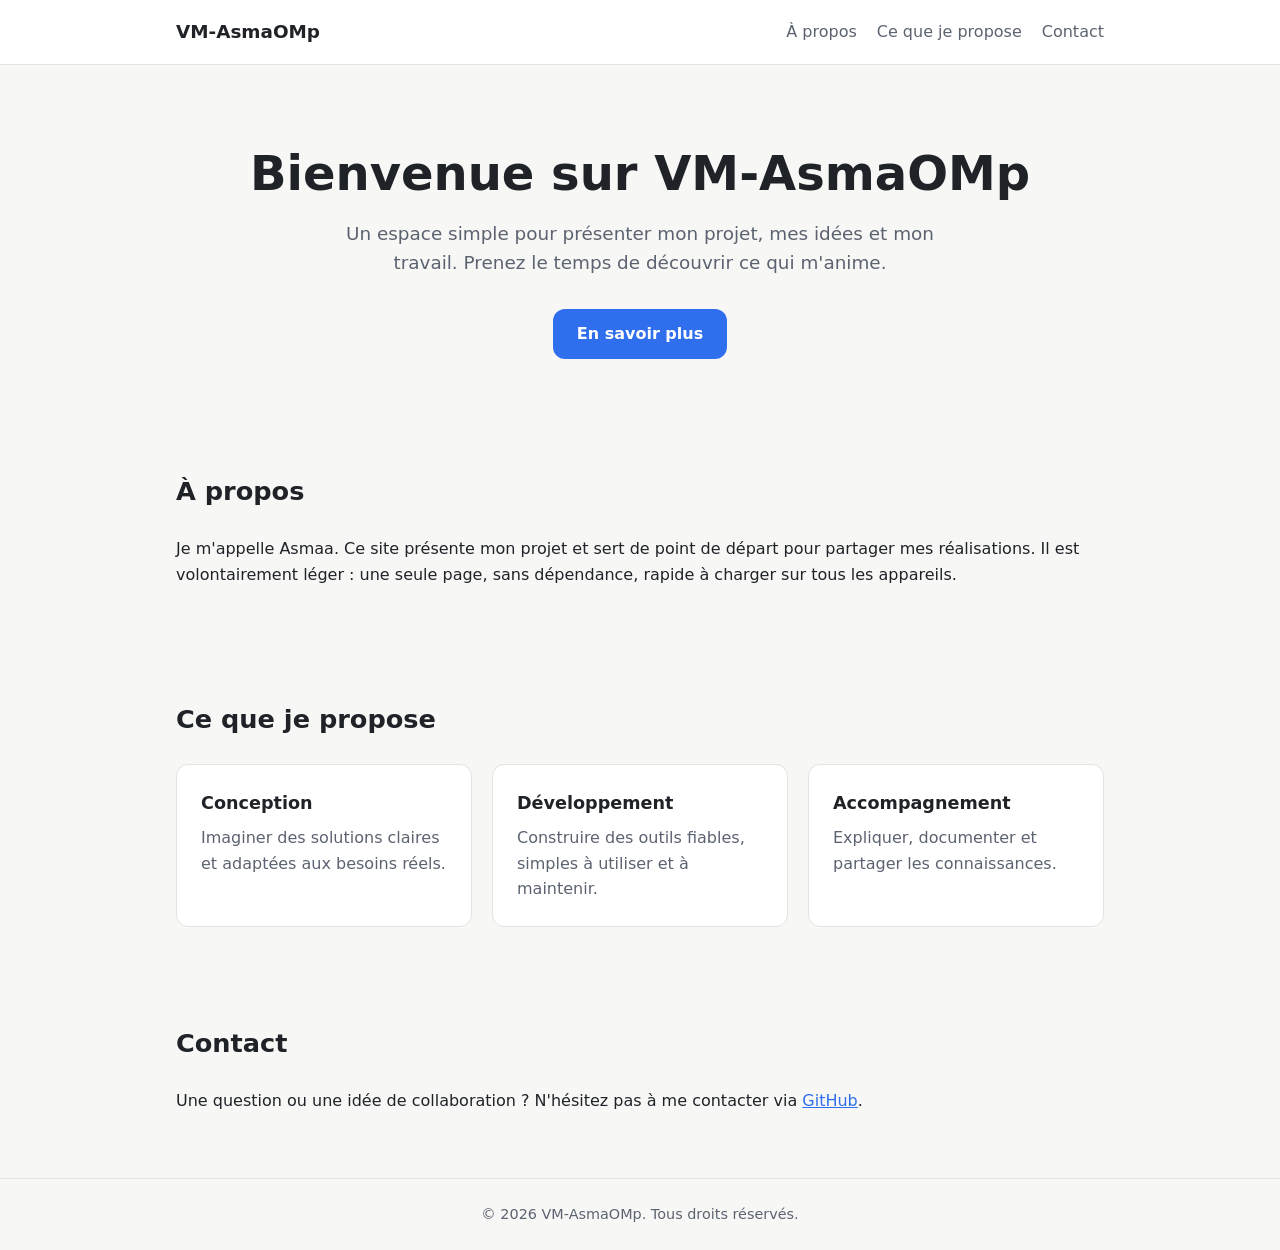
==== index.html @ c90d7ae6 "Ajoute une page d'accueil statique en français (index.html) Co-Authored-By: Claude Opus 5.5 <noreply" ====
<!doctype html>
<html lang="fr">
<head>
  <meta charset="utf-8">
  <meta name="viewport" content="width=device-width, initial-scale=1">
  <title>VM-AsmaOMp — Accueil</title>
  <meta name="description" content="Page d'accueil de présentation du projet VM-AsmaOMp.">
  <style>
    :root {
      --bg: #f7f7f5;
      --surface: #ffffff;
      --text: #1f2328;
      --muted: #5c6370;
      --accent: #2f6fed;
      --accent-text: #ffffff;
      --border: #e3e3df;
      --radius: 12px;
      --max: 960px;
    }
    @media (prefers-color-scheme: dark) {
      :root {
        --bg: #14161a;
        --surface: #1d2026;
        --text: #e8e9eb;
        --muted: #a0a6b0;
        --accent: #6b9bff;
        --accent-text: #0d1117;
        --border: #2c3038;
      }
    }

    * { box-sizing: border-box; }

    body {
      margin: 0;
      font-family: system-ui, -apple-system, "Segoe UI", Roboto, sans-serif;
      line-height: 1.6;
      background: var(--bg);
      color: var(--text);
    }

    a { color: var(--accent); }

    .container {
      max-width: var(--max);
      margin: 0 auto;
      padding: 0 16px;
    }

    header {
      border-bottom: 1px solid var(--border);
      background: var(--surface);
    }
    header .container {
      display: flex;
      align-items: center;
      justify-content: space-between;
      gap: 16px;
      min-height: 64px;
      flex-wrap: wrap;
    }
    .logo {
      font-weight: 700;
      font-size: 1.15rem;
      text-decoration: none;
      color: var(--text);
    }
    nav ul {
      list-style: none;
      display: flex;
      gap: 20px;
      margin: 0;
      padding: 0;
    }
    nav a {
      text-decoration: none;
      color: var(--muted);
    }
    nav a:hover { color: var(--text); }

    .hero {
      padding: 80px 0 64px;
      text-align: center;
    }
    .hero h1 {
      font-size: clamp(2rem, 5vw, 3rem);
      line-height: 1.2;
      margin: 0 0 16px;
    }
    .hero p {
      font-size: 1.15rem;
      color: var(--muted);
      max-width: 620px;
      margin: 0 auto 32px;
    }
    .btn {
      display: inline-block;
      padding: 12px 24px;
      border-radius: var(--radius);
      background: var(--accent);
      color: var(--accent-text);
      text-decoration: none;
      font-weight: 600;
    }
    .btn:hover { opacity: 0.9; }

    section { padding: 48px 0; }
    section h2 {
      font-size: 1.6rem;
      margin: 0 0 24px;
    }

    .grid {
      display: grid;
      grid-template-columns: repeat(auto-fit, minmax(240px, 1fr));
      gap: 20px;
    }
    .card {
      background: var(--surface);
      border: 1px solid var(--border);
      border-radius: var(--radius);
      padding: 24px;
    }
    .card h3 { margin: 0 0 8px; font-size: 1.1rem; }
    .card p { margin: 0; color: var(--muted); }

    footer {
      border-top: 1px solid var(--border);
      padding: 24px 0;
      color: var(--muted);
      font-size: 0.9rem;
      text-align: center;
    }
  </style>
</head>
<body>
  <header>
    <div class="container">
      <a class="logo" href="#">VM-AsmaOMp</a>
      <nav aria-label="Navigation principale">
        <ul>
          <li><a href="#a-propos">À propos</a></li>
          <li><a href="#services">Ce que je propose</a></li>
          <li><a href="#contact">Contact</a></li>
        </ul>
      </nav>
    </div>
  </header>

  <main>
    <section class="hero">
      <div class="container">
        <h1>Bienvenue sur VM-AsmaOMp</h1>
        <p>Un espace simple pour présenter mon projet, mes idées et mon travail. Prenez le temps de découvrir ce qui m'anime.</p>
        <a class="btn" href="#a-propos">En savoir plus</a>
      </div>
    </section>

    <section id="a-propos">
      <div class="container">
        <h2>À propos</h2>
        <p>Je m'appelle Asmaa. Ce site présente mon projet et sert de point de départ pour partager mes réalisations. Il est volontairement léger : une seule page, sans dépendance, rapide à charger sur tous les appareils.</p>
      </div>
    </section>

    <section id="services">
      <div class="container">
        <h2>Ce que je propose</h2>
        <div class="grid">
          <article class="card">
            <h3>Conception</h3>
            <p>Imaginer des solutions claires et adaptées aux besoins réels.</p>
          </article>
          <article class="card">
            <h3>Développement</h3>
            <p>Construire des outils fiables, simples à utiliser et à maintenir.</p>
          </article>
          <article class="card">
            <h3>Accompagnement</h3>
            <p>Expliquer, documenter et partager les connaissances.</p>
          </article>
        </div>
      </div>
    </section>

    <section id="contact">
      <div class="container">
        <h2>Contact</h2>
        <p>Une question ou une idée de collaboration ? N'hésitez pas à me contacter via <a href="https://github.com/asmaaelbarhmi">GitHub</a>.</p>
      </div>
    </section>
  </main>

  <footer>
    <div class="container">
      &copy; 2026 VM-AsmaOMp. Tous droits réservés.
    </div>
  </footer>
</body>
</html>
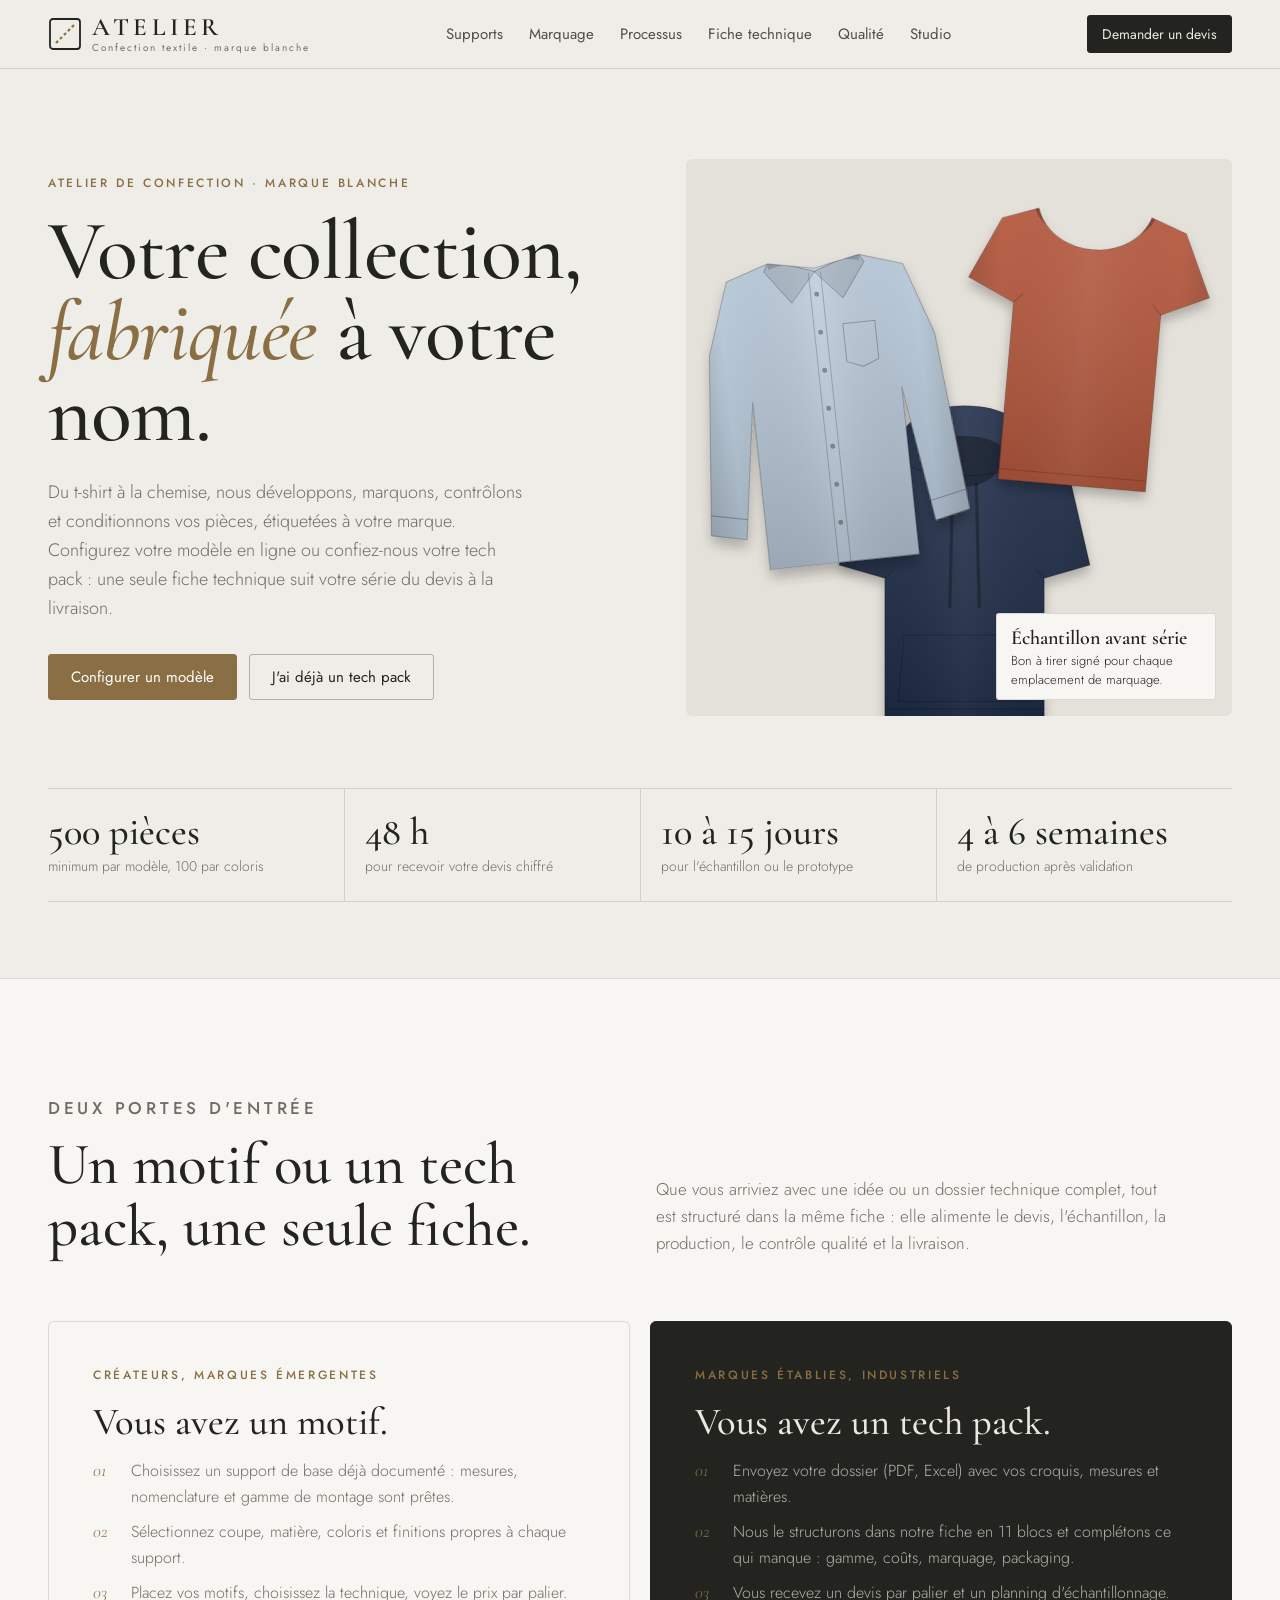
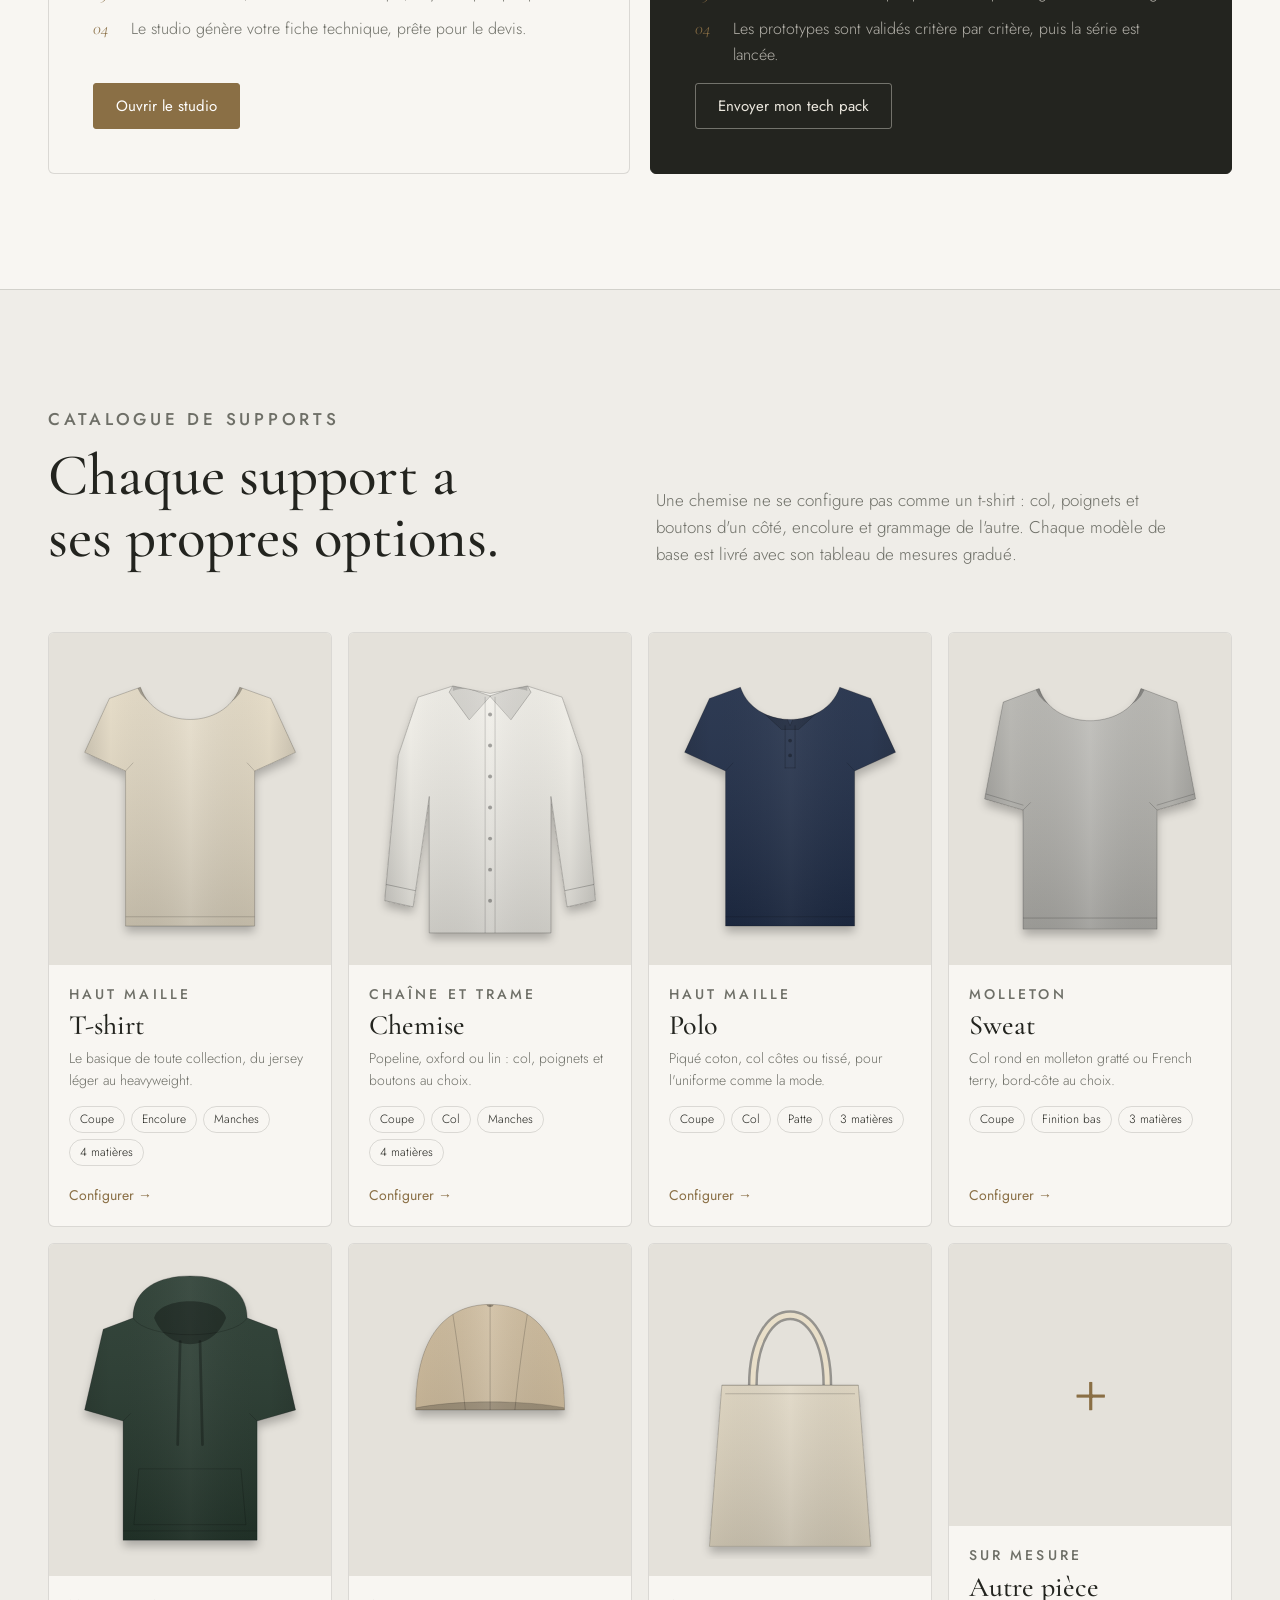
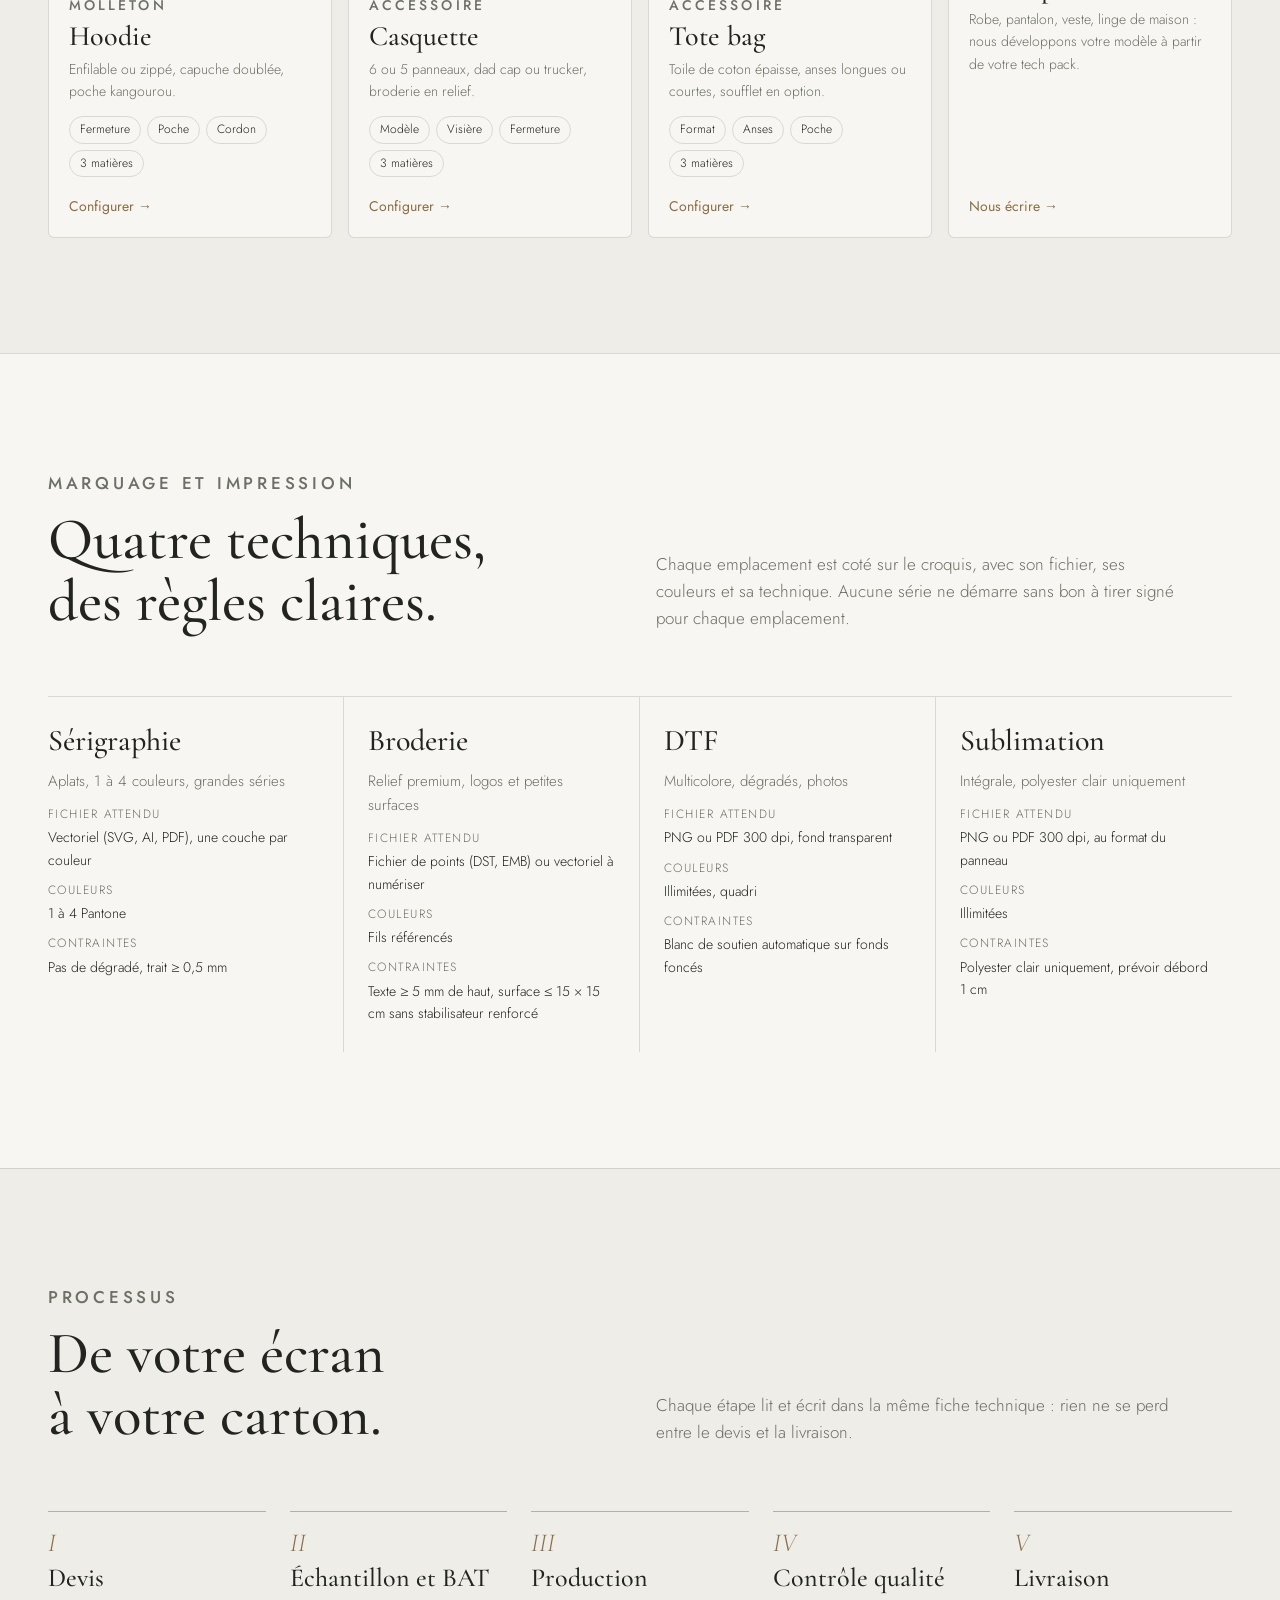
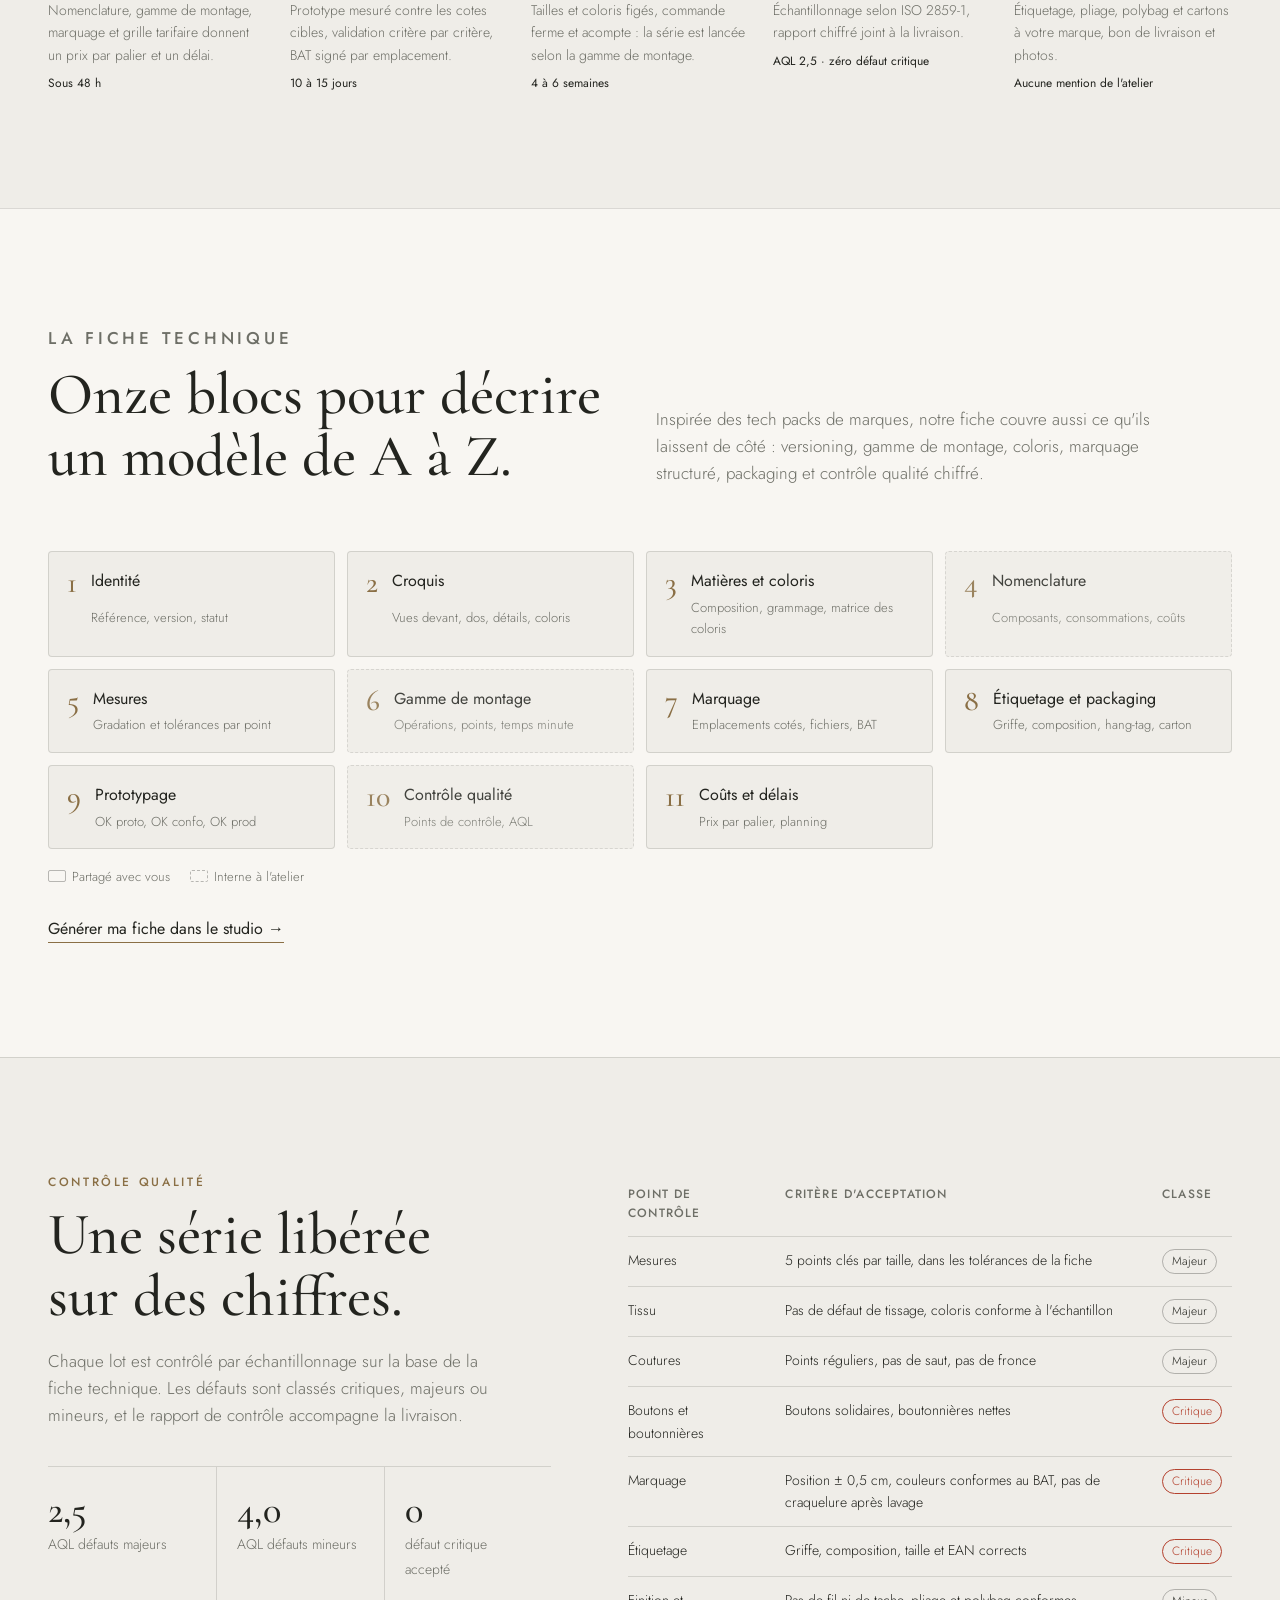
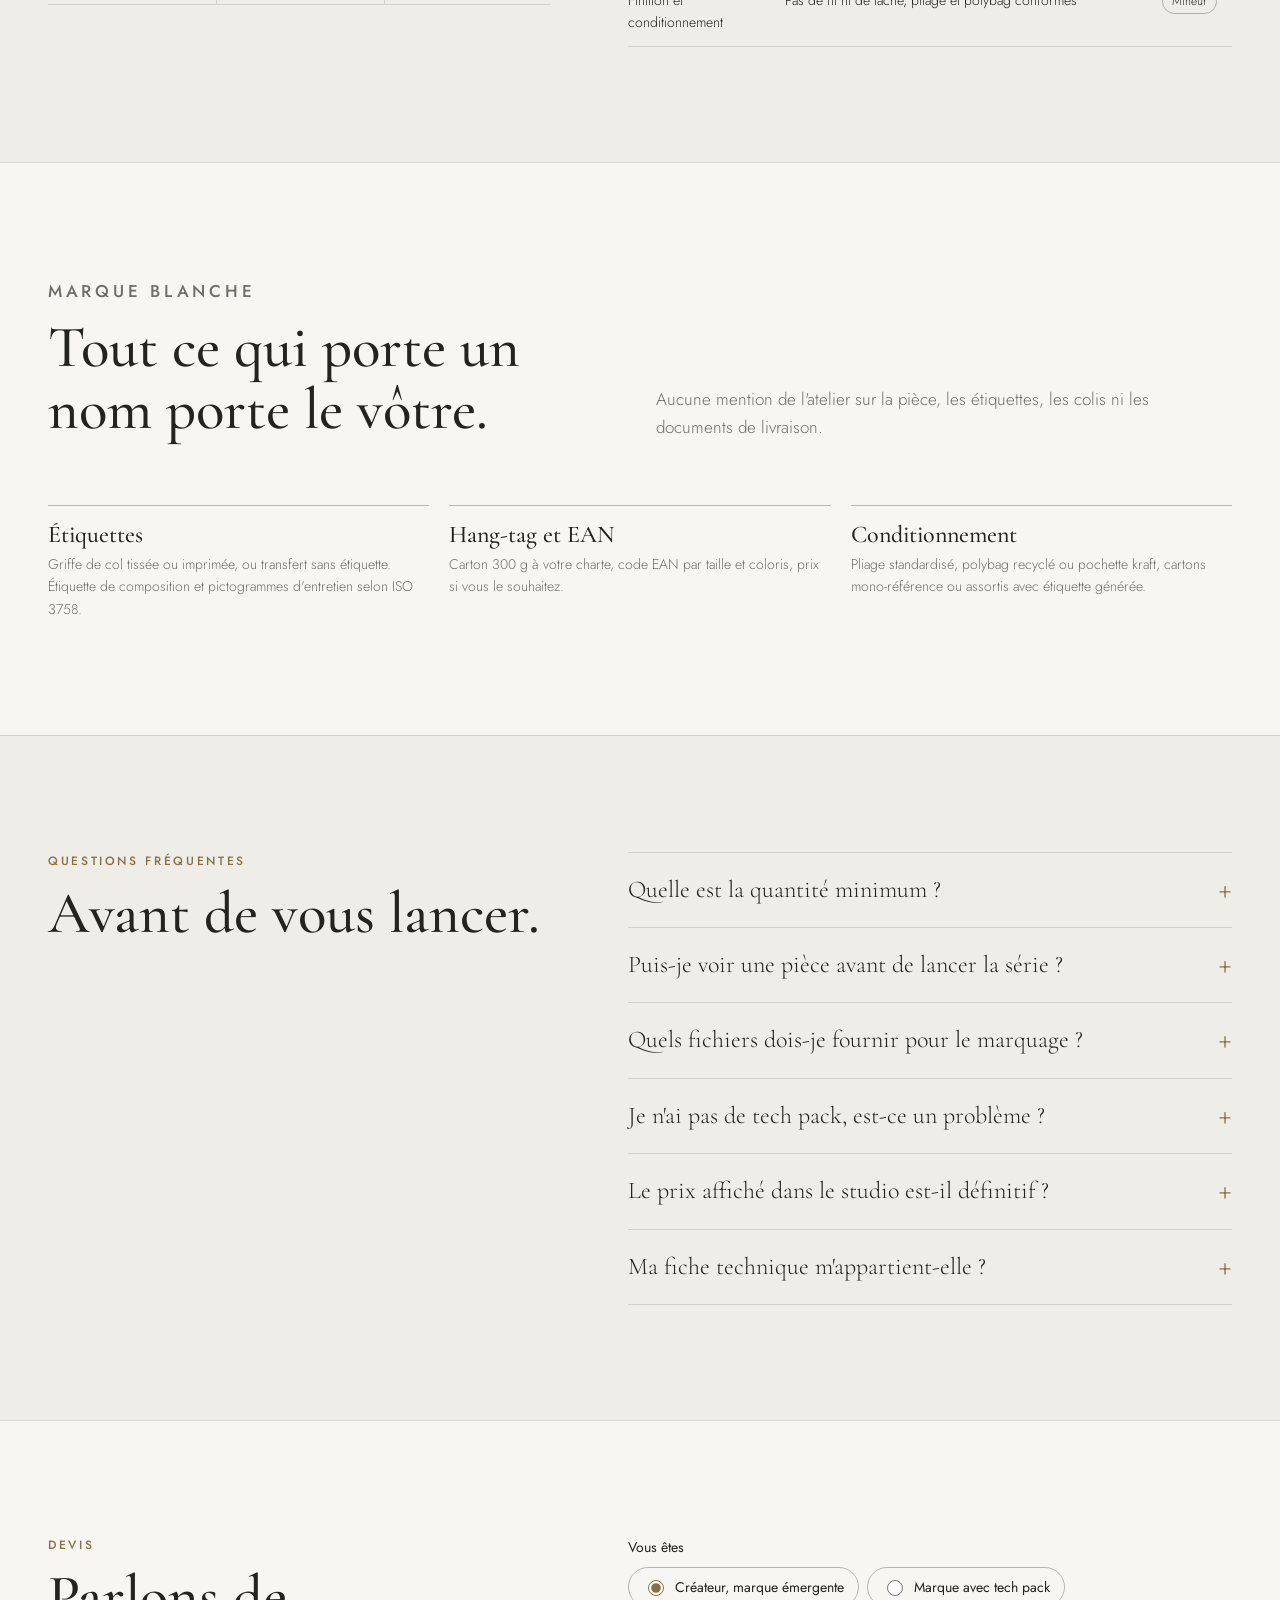
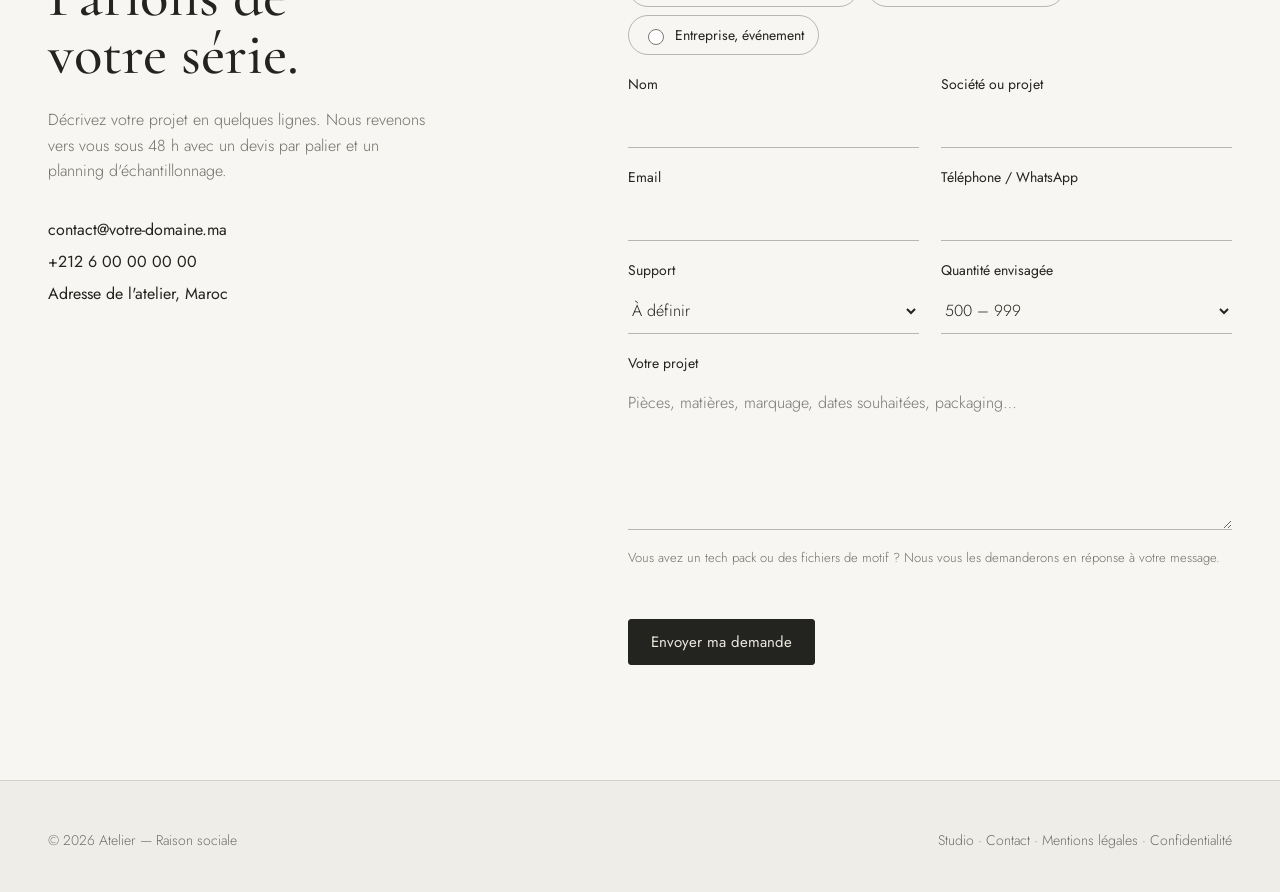
==== commit 7b3e119d: "Site V1 : accueil, studio configurateur par support et fiche technique générée Co-Authored-By: Claud" ====
--- a/index.html
+++ b/index.html
@@ -1,200 +1,299 @@
 <!doctype html>
 <html lang="fr">
 <head>
-  <meta charset="utf-8">
-  <meta name="viewport" content="width=device-width, initial-scale=1">
-  <title>VM-AsmaOMp — Accueil</title>
-  <meta name="description" content="Page d'accueil de présentation du projet VM-AsmaOMp.">
-  <style>
-    :root {
-      --bg: #f7f7f5;
-      --surface: #ffffff;
-      --text: #1f2328;
-      --muted: #5c6370;
-      --accent: #2f6fed;
-      --accent-text: #ffffff;
-      --border: #e3e3df;
-      --radius: 12px;
-      --max: 960px;
-    }
-    @media (prefers-color-scheme: dark) {
-      :root {
-        --bg: #14161a;
-        --surface: #1d2026;
-        --text: #e8e9eb;
-        --muted: #a0a6b0;
-        --accent: #6b9bff;
-        --accent-text: #0d1117;
-        --border: #2c3038;
-      }
-    }
-
-    * { box-sizing: border-box; }
-
-    body {
-      margin: 0;
-      font-family: system-ui, -apple-system, "Segoe UI", Roboto, sans-serif;
-      line-height: 1.6;
-      background: var(--bg);
-      color: var(--text);
-    }
-
-    a { color: var(--accent); }
-
-    .container {
-      max-width: var(--max);
-      margin: 0 auto;
-      padding: 0 16px;
-    }
-
-    header {
-      border-bottom: 1px solid var(--border);
-      background: var(--surface);
-    }
-    header .container {
-      display: flex;
-      align-items: center;
-      justify-content: space-between;
-      gap: 16px;
-      min-height: 64px;
-      flex-wrap: wrap;
-    }
-    .logo {
-      font-weight: 700;
-      font-size: 1.15rem;
-      text-decoration: none;
-      color: var(--text);
-    }
-    nav ul {
-      list-style: none;
-      display: flex;
-      gap: 20px;
-      margin: 0;
-      padding: 0;
-    }
-    nav a {
-      text-decoration: none;
-      color: var(--muted);
-    }
-    nav a:hover { color: var(--text); }
-
-    .hero {
-      padding: 80px 0 64px;
-      text-align: center;
-    }
-    .hero h1 {
-      font-size: clamp(2rem, 5vw, 3rem);
-      line-height: 1.2;
-      margin: 0 0 16px;
-    }
-    .hero p {
-      font-size: 1.15rem;
-      color: var(--muted);
-      max-width: 620px;
-      margin: 0 auto 32px;
-    }
-    .btn {
-      display: inline-block;
-      padding: 12px 24px;
-      border-radius: var(--radius);
-      background: var(--accent);
-      color: var(--accent-text);
-      text-decoration: none;
-      font-weight: 600;
-    }
-    .btn:hover { opacity: 0.9; }
-
-    section { padding: 48px 0; }
-    section h2 {
-      font-size: 1.6rem;
-      margin: 0 0 24px;
-    }
-
-    .grid {
-      display: grid;
-      grid-template-columns: repeat(auto-fit, minmax(240px, 1fr));
-      gap: 20px;
-    }
-    .card {
-      background: var(--surface);
-      border: 1px solid var(--border);
-      border-radius: var(--radius);
-      padding: 24px;
-    }
-    .card h3 { margin: 0 0 8px; font-size: 1.1rem; }
-    .card p { margin: 0; color: var(--muted); }
-
-    footer {
-      border-top: 1px solid var(--border);
-      padding: 24px 0;
-      color: var(--muted);
-      font-size: 0.9rem;
-      text-align: center;
-    }
-  </style>
+<meta charset="utf-8">
+<meta name="viewport" content="width=device-width, initial-scale=1, viewport-fit=cover">
+<title>{brand} — Fabrication textile en marque blanche</title>
+<meta name="description" content="Atelier de confection textile en marque blanche : t-shirts, chemises, polos, sweats, hoodies, casquettes et tote bags fabriqués et étiquetés à votre marque, à partir de 500 pièces.">
+<meta name="theme-color" content="#EFEDE8">
+<link rel="icon" href="data:image/svg+xml,%3Csvg xmlns='http://www.w3.org/2000/svg' viewBox='0 0 32 32'%3E%3Crect x='3' y='3' width='26' height='26' rx='3' fill='%2323241F'/%3E%3Cpath d='M8 24 24 8' stroke='%23B89A6A' stroke-width='2.4' stroke-dasharray='3 2.4'/%3E%3C/svg%3E">
+<link rel="preconnect" href="https://fonts.googleapis.com">
+<link rel="preconnect" href="https://fonts.gstatic.com" crossorigin>
+<link rel="stylesheet" href="https://fonts.googleapis.com/css2?family=Cormorant+Garamond:ital,wght@0,500;0,600;1,500&family=Jost:wght@300;400;500&display=swap">
+<link rel="stylesheet" href="assets/site.css">
 </head>
 <body>
-  <header>
-    <div class="container">
-      <a class="logo" href="#">VM-AsmaOMp</a>
-      <nav aria-label="Navigation principale">
-        <ul>
-          <li><a href="#a-propos">À propos</a></li>
-          <li><a href="#services">Ce que je propose</a></li>
-          <li><a href="#contact">Contact</a></li>
-        </ul>
-      </nav>
-    </div>
-  </header>
-
-  <main>
-    <section class="hero">
-      <div class="container">
-        <h1>Bienvenue sur VM-AsmaOMp</h1>
-        <p>Un espace simple pour présenter mon projet, mes idées et mon travail. Prenez le temps de découvrir ce qui m'anime.</p>
-        <a class="btn" href="#a-propos">En savoir plus</a>
-      </div>
-    </section>
-
-    <section id="a-propos">
-      <div class="container">
-        <h2>À propos</h2>
-        <p>Je m'appelle Asmaa. Ce site présente mon projet et sert de point de départ pour partager mes réalisations. Il est volontairement léger : une seule page, sans dépendance, rapide à charger sur tous les appareils.</p>
-      </div>
-    </section>
-
-    <section id="services">
-      <div class="container">
-        <h2>Ce que je propose</h2>
-        <div class="grid">
-          <article class="card">
-            <h3>Conception</h3>
-            <p>Imaginer des solutions claires et adaptées aux besoins réels.</p>
-          </article>
-          <article class="card">
-            <h3>Développement</h3>
-            <p>Construire des outils fiables, simples à utiliser et à maintenir.</p>
-          </article>
-          <article class="card">
-            <h3>Accompagnement</h3>
-            <p>Expliquer, documenter et partager les connaissances.</p>
-          </article>
+<a class="skip" href="#main">Aller au contenu</a>
+
+<header class="nav">
+  <div class="wrap">
+    <a class="logo" href="index.html" aria-label="Accueil">
+      <svg class="mark" viewBox="0 0 34 34" aria-hidden="true"><rect x="2" y="2" width="30" height="30" rx="3" fill="none" stroke="currentColor" stroke-width="1.8"/><path d="M8 26 26 8" stroke="var(--accent)" stroke-width="2.2" stroke-dasharray="3 2.6"/></svg>
+      <span><span data-brand>Atelier</span><small data-tagline>Confection textile · marque blanche</small></span>
+    </a>
+    <nav class="menu" aria-label="Navigation principale">
+      <a href="#supports">Supports</a>
+      <a href="#techniques">Marquage</a>
+      <a href="#processus">Processus</a>
+      <a href="#fiche">Fiche technique</a>
+      <a href="#qualite">Qualité</a>
+      <a href="studio.html">Studio</a>
+    </nav>
+    <a class="btn sm solid" href="#devis">Demander un devis</a>
+  </div>
+</header>
+
+<main id="main">
+  <section class="hero">
+    <div class="wrap hero-grid">
+      <div>
+        <p class="eyebrow">Atelier de confection · Marque blanche</p>
+        <h1>Votre collection,<br><em>fabriquée</em> à votre nom.</h1>
+        <p class="lead">Du t-shirt à la chemise, nous développons, marquons, contrôlons et conditionnons vos pièces, étiquetées à votre marque. Configurez votre modèle en ligne ou confiez-nous votre tech pack : une seule fiche technique suit votre série du devis à la livraison.</p>
+        <div class="ctas">
+          <a class="btn accent" href="studio.html">Configurer un modèle</a>
+          <a class="btn" href="#devis" data-profile="techpack">J'ai déjà un tech pack</a>
         </div>
       </div>
-    </section>
-
-    <section id="contact">
-      <div class="container">
-        <h2>Contact</h2>
-        <p>Une question ou une idée de collaboration ? N'hésitez pas à me contacter via <a href="https://github.com/asmaaelbarhmi">GitHub</a>.</p>
-      </div>
-    </section>
-  </main>
-
-  <footer>
-    <div class="container">
-      &copy; 2026 VM-AsmaOMp. Tous droits réservés.
-    </div>
-  </footer>
+      <div class="hero-vis" id="heroVis" aria-hidden="true">
+        <div class="tag"><b>Échantillon avant série</b>Bon à tirer signé pour chaque emplacement de marquage.</div>
+      </div>
+    </div>
+    <div class="wrap">
+      <div class="facts">
+        <div><b><span data-moq>500</span> pièces</b><span>minimum par modèle, <span data-moq-color>100</span> par coloris</span></div>
+        <div><b data-delay="quote">48 h</b><span>pour recevoir votre devis chiffré</span></div>
+        <div><b data-delay="sample">10 à 15 jours</b><span>pour l'échantillon ou le prototype</span></div>
+        <div><b data-delay="series">4 à 6 semaines</b><span>de production après validation</span></div>
+      </div>
+    </div>
+  </section>
+
+  <section class="sec alt" id="entrees">
+    <div class="wrap">
+      <div class="sec-head">
+        <div><p class="eyebrow">Deux portes d'entrée</p><h2>Un motif ou un tech pack, une seule fiche.</h2></div>
+        <p>Que vous arriviez avec une idée ou un dossier technique complet, tout est structuré dans la même fiche : elle alimente le devis, l'échantillon, la production, le contrôle qualité et la livraison.</p>
+      </div>
+      <div class="doors">
+        <article class="door">
+          <p class="eyebrow">Créateurs, marques émergentes</p>
+          <h3>Vous avez un motif.</h3>
+          <ol>
+            <li>Choisissez un support de base déjà documenté : mesures, nomenclature et gamme de montage sont prêtes.</li>
+            <li>Sélectionnez coupe, matière, coloris et finitions propres à chaque support.</li>
+            <li>Placez vos motifs, choisissez la technique, voyez le prix par palier.</li>
+            <li>Le studio génère votre fiche technique, prête pour le devis.</li>
+          </ol>
+          <a class="btn accent" href="studio.html">Ouvrir le studio</a>
+        </article>
+        <article class="door dark">
+          <p class="eyebrow">Marques établies, industriels</p>
+          <h3>Vous avez un tech pack.</h3>
+          <ol>
+            <li>Envoyez votre dossier (PDF, Excel) avec vos croquis, mesures et matières.</li>
+            <li>Nous le structurons dans notre fiche en 11 blocs et complétons ce qui manque : gamme, coûts, marquage, packaging.</li>
+            <li>Vous recevez un devis par palier et un planning d'échantillonnage.</li>
+            <li>Les prototypes sont validés critère par critère, puis la série est lancée.</li>
+          </ol>
+          <a class="btn" href="#devis" data-profile="techpack">Envoyer mon tech pack</a>
+        </article>
+      </div>
+    </div>
+  </section>
+
+  <section class="sec" id="supports">
+    <div class="wrap">
+      <div class="sec-head">
+        <div><p class="eyebrow">Catalogue de supports</p><h2>Chaque support a ses propres options.</h2></div>
+        <p>Une chemise ne se configure pas comme un t-shirt : col, poignets et boutons d'un côté, encolure et grammage de l'autre. Chaque modèle de base est livré avec son tableau de mesures gradué.</p>
+      </div>
+      <div class="cat" id="cat"></div>
+    </div>
+  </section>
+
+  <section class="sec alt" id="techniques">
+    <div class="wrap">
+      <div class="sec-head">
+        <div><p class="eyebrow">Marquage et impression</p><h2>Quatre techniques, des règles claires.</h2></div>
+        <p>Chaque emplacement est coté sur le croquis, avec son fichier, ses couleurs et sa technique. Aucune série ne démarre sans bon à tirer signé pour chaque emplacement.</p>
+      </div>
+      <div class="techgrid" id="techs"></div>
+    </div>
+  </section>
+
+  <section class="sec" id="processus">
+    <div class="wrap">
+      <div class="sec-head">
+        <div><p class="eyebrow">Processus</p><h2>De votre écran à votre carton.</h2></div>
+        <p>Chaque étape lit et écrit dans la même fiche technique : rien ne se perd entre le devis et la livraison.</p>
+      </div>
+      <ol class="steps-line">
+        <li><h3>Devis</h3><p>Nomenclature, gamme de montage, marquage et grille tarifaire donnent un prix par palier et un délai.</p><small>Sous <span data-delay="quote">48 h</span></small></li>
+        <li><h3>Échantillon et BAT</h3><p>Prototype mesuré contre les cotes cibles, validation critère par critère, BAT signé par emplacement.</p><small><span data-delay="sample">10 à 15 jours</span></small></li>
+        <li><h3>Production</h3><p>Tailles et coloris figés, commande ferme et acompte : la série est lancée selon la gamme de montage.</p><small><span data-delay="series">4 à 6 semaines</span></small></li>
+        <li><h3>Contrôle qualité</h3><p>Échantillonnage selon ISO 2859-1, rapport chiffré joint à la livraison.</p><small>AQL 2,5 · zéro défaut critique</small></li>
+        <li><h3>Livraison</h3><p>Étiquetage, pliage, polybag et cartons à votre marque, bon de livraison et photos.</p><small>Aucune mention de l'atelier</small></li>
+      </ol>
+    </div>
+  </section>
+
+  <section class="sec alt" id="fiche">
+    <div class="wrap">
+      <div class="sec-head">
+        <div><p class="eyebrow">La fiche technique</p><h2>Onze blocs pour décrire un modèle de A à Z.</h2></div>
+        <p>Inspirée des tech packs de marques, notre fiche couvre aussi ce qu'ils laissent de côté : versioning, gamme de montage, coloris, marquage structuré, packaging et contrôle qualité chiffré.</p>
+      </div>
+      <div class="blocks">
+        <div class="blk"><b>1</b><span>Identité</span><small>Référence, version, statut</small></div>
+        <div class="blk"><b>2</b><span>Croquis</span><small>Vues devant, dos, détails, coloris</small></div>
+        <div class="blk"><b>3</b><span>Matières et coloris</span><small>Composition, grammage, matrice des coloris</small></div>
+        <div class="blk int"><b>4</b><span>Nomenclature</span><small>Composants, consommations, coûts</small></div>
+        <div class="blk"><b>5</b><span>Mesures</span><small>Gradation et tolérances par point</small></div>
+        <div class="blk int"><b>6</b><span>Gamme de montage</span><small>Opérations, points, temps minute</small></div>
+        <div class="blk"><b>7</b><span>Marquage</span><small>Emplacements cotés, fichiers, BAT</small></div>
+        <div class="blk"><b>8</b><span>Étiquetage et packaging</span><small>Griffe, composition, hang-tag, carton</small></div>
+        <div class="blk"><b>9</b><span>Prototypage</span><small>OK proto, OK confo, OK prod</small></div>
+        <div class="blk int"><b>10</b><span>Contrôle qualité</span><small>Points de contrôle, AQL</small></div>
+        <div class="blk"><b>11</b><span>Coûts et délais</span><small>Prix par palier, planning</small></div>
+      </div>
+      <div class="legend"><span><i></i>Partagé avec vous</span><span><i class="d"></i>Interne à l'atelier</span></div>
+      <p style="margin-top:28px"><a class="link" href="studio.html">Générer ma fiche dans le studio →</a></p>
+    </div>
+  </section>
+
+  <section class="sec" id="qualite">
+    <div class="wrap split">
+      <div>
+        <p class="eyebrow">Contrôle qualité</p>
+        <h2>Une série libérée sur des chiffres.</h2>
+        <p class="lead">Chaque lot est contrôlé par échantillonnage sur la base de la fiche technique. Les défauts sont classés critiques, majeurs ou mineurs, et le rapport de contrôle accompagne la livraison.</p>
+        <div class="facts" style="grid-template-columns:repeat(3,1fr);margin-top:36px">
+          <div><b>2,5</b><span>AQL défauts majeurs</span></div>
+          <div><b>4,0</b><span>AQL défauts mineurs</span></div>
+          <div><b>0</b><span>défaut critique accepté</span></div>
+        </div>
+      </div>
+      <div class="scroll">
+        <table class="tbl">
+          <thead><tr><th>Point de contrôle</th><th>Critère d'acceptation</th><th>Classe</th></tr></thead>
+          <tbody>
+            <tr><td>Mesures</td><td>5 points clés par taille, dans les tolérances de la fiche</td><td><span class="pill">Majeur</span></td></tr>
+            <tr><td>Tissu</td><td>Pas de défaut de tissage, coloris conforme à l'échantillon</td><td><span class="pill">Majeur</span></td></tr>
+            <tr><td>Coutures</td><td>Points réguliers, pas de saut, pas de fronce</td><td><span class="pill">Majeur</span></td></tr>
+            <tr><td>Boutons et boutonnières</td><td>Boutons solidaires, boutonnières nettes</td><td><span class="pill crit">Critique</span></td></tr>
+            <tr><td>Marquage</td><td>Position ± 0,5 cm, couleurs conformes au BAT, pas de craquelure après lavage</td><td><span class="pill crit">Critique</span></td></tr>
+            <tr><td>Étiquetage</td><td>Griffe, composition, taille et EAN corrects</td><td><span class="pill crit">Critique</span></td></tr>
+            <tr><td>Finition et conditionnement</td><td>Pas de fil ni de tache, pliage et polybag conformes</td><td><span class="pill">Mineur</span></td></tr>
+          </tbody>
+        </table>
+      </div>
+    </div>
+  </section>
+
+  <section class="sec alt" id="marque-blanche">
+    <div class="wrap">
+      <div class="sec-head">
+        <div><p class="eyebrow">Marque blanche</p><h2>Tout ce qui porte un nom porte le vôtre.</h2></div>
+        <p>Aucune mention de l'atelier sur la pièce, les étiquettes, les colis ni les documents de livraison.</p>
+      </div>
+      <div class="wl">
+        <div><h3>Étiquettes</h3><p>Griffe de col tissée ou imprimée, ou transfert sans étiquette. Étiquette de composition et pictogrammes d'entretien selon ISO 3758.</p></div>
+        <div><h3>Hang-tag et EAN</h3><p>Carton 300 g à votre charte, code EAN par taille et coloris, prix si vous le souhaitez.</p></div>
+        <div><h3>Conditionnement</h3><p>Pliage standardisé, polybag recyclé ou pochette kraft, cartons mono-référence ou assortis avec étiquette générée.</p></div>
+      </div>
+    </div>
+  </section>
+
+  <section class="sec" id="faq">
+    <div class="wrap split">
+      <div>
+        <p class="eyebrow">Questions fréquentes</p>
+        <h2>Avant de vous lancer.</h2>
+      </div>
+      <div class="faq">
+        <details><summary>Quelle est la quantité minimum ?</summary><p><span data-moq>500</span> pièces par modèle et <span data-moq-color>100</span> pièces par coloris. Les tarifs dégressifs s'appliquent à partir de 1 000, 2 500 et 5 000 pièces.</p></details>
+        <details><summary>Puis-je voir une pièce avant de lancer la série ?</summary><p>Oui, toujours. Un échantillon physique est réalisé en <span data-delay="sample">10 à 15 jours</span> après réception des fichiers et matières. Il est mesuré contre la fiche, validé critère par critère, et ses frais sont déduits de votre commande.</p></details>
+        <details><summary>Quels fichiers dois-je fournir pour le marquage ?</summary><p>Un fichier vectoriel (SVG, AI, PDF) pour la sérigraphie et la broderie, un PNG ou PDF 300 dpi à fond transparent pour le DTF et la sublimation. Le studio vous indique la règle de chaque technique au moment du placement.</p></details>
+        <details><summary>Je n'ai pas de tech pack, est-ce un problème ?</summary><p>Non. Nos supports de base sont déjà documentés : mesures graduées, nomenclature et gamme de montage. Le studio génère la fiche à partir de vos choix.</p></details>
+        <details><summary>Le prix affiché dans le studio est-il définitif ?</summary><p>C'est une estimation indicative hors taxes. Le devis est confirmé après analyse de la fiche, puis figé à la validation de l'échantillon.</p></details>
+        <details><summary>Ma fiche technique m'appartient-elle ?</summary><p>Oui. Elle vous est transmise à chaque version, et un accord de confidentialité peut être signé avant tout échange de fichiers.</p></details>
+      </div>
+    </div>
+  </section>
+
+  <section class="sec alt devis" id="devis">
+    <div class="wrap">
+      <div>
+        <p class="eyebrow">Devis</p>
+        <h2>Parlons de votre série.</h2>
+        <p class="who">Décrivez votre projet en quelques lignes. Nous revenons vers vous sous <span data-delay="quote">48 h</span> avec un devis par palier et un planning d'échantillonnage.</p>
+        <div class="coord"><a data-email href="#">email</a><br><a data-phone href="#">téléphone</a><br><span data-address></span></div>
+      </div>
+      <form class="f" data-lead novalidate>
+        <div class="full">
+          <span style="font-size:14px;font-weight:400;display:block;margin-bottom:8px">Vous êtes</span>
+          <div class="radios">
+            <label><input type="radio" name="profil" value="Créateur ou marque émergente" data-label="Profil" checked>Créateur, marque émergente</label>
+            <label><input type="radio" name="profil" value="Marque avec tech pack" data-label="Profil" id="pTech">Marque avec tech pack</label>
+            <label><input type="radio" name="profil" value="Entreprise, uniformes, événement" data-label="Profil">Entreprise, événement</label>
+          </div>
+        </div>
+        <label>Nom<input type="text" name="nom" data-label="Nom" autocomplete="name" required></label>
+        <label>Société ou projet<input type="text" name="societe" data-label="Société" autocomplete="organization"></label>
+        <label>Email<input type="email" name="email" data-label="Email" autocomplete="email" required></label>
+        <label>Téléphone / WhatsApp<input type="tel" name="tel" data-label="Téléphone" autocomplete="tel"></label>
+        <label>Support
+          <select name="support" data-label="Support" id="fSup"><option value="">À définir</option></select>
+        </label>
+        <label>Quantité envisagée
+          <select name="quantite" data-label="Quantité"><option>500 – 999</option><option>1 000 – 2 499</option><option>2 500 – 4 999</option><option>5 000 et plus</option><option>Je ne sais pas encore</option></select>
+        </label>
+        <label class="full">Votre projet<textarea name="brief" data-label="Projet" placeholder="Pièces, matières, marquage, dates souhaitées, packaging…"></textarea></label>
+        <p class="note">Vous avez un tech pack ou des fichiers de motif ? Nous vous les demanderons en réponse à votre message.</p>
+        <p class="err" role="alert"></p>
+        <button class="btn solid" type="submit" style="justify-self:start">Envoyer ma demande</button>
+        <p class="ok" role="status">Merci, votre demande est bien partie. Nous revenons vers vous sous <span data-delay="quote">48 h</span>.</p>
+      </form>
+    </div>
+  </section>
+</main>
+
+<footer class="foot">
+  <div class="wrap">
+    <span>© <span data-year>2026</span> <span data-brand>Atelier</span> — <span data-legal>Raison sociale</span></span>
+    <span><a href="studio.html">Studio</a> · <a href="#devis">Contact</a> · Mentions légales · Confidentialité</span>
+  </div>
+</footer>
+
+<script src="assets/config.js"></script>
+<script src="assets/catalog.js"></script>
+<script src="assets/site.js"></script>
+<script>
+(function () {
+  var C = window.CATALOG, $ = function (id) { return document.getElementById(id); };
+
+  /* Visuel d'accroche */
+  [['chemise', 'ciel', { manches: 'longues', col: 'classique', poche: 'poitrine' }, 'g1'],
+   ['tshirt', 'terracotta', null, 'g2'],
+   ['hoodie', 'marine', null, 'g3']].forEach(function (g) {
+    var d = document.createElement('div'); d.className = 'g ' + g[3];
+    d.innerHTML = C.draw(g[0], { color: C.COLORS[g[1]][1], opts: g[2] || C.defaults(g[0]), id: 'h' + g[3] });
+    $('heroVis').insertBefore(d, $('heroVis').firstChild);
+  });
+
+  /* Catalogue */
+  var shown = { tshirt: 'ecru', chemise: 'blanc', polo: 'marine', sweat: 'gris', hoodie: 'foret', casquette: 'sable', tote: 'naturel' };
+  var h = '', opts = '';
+  Object.keys(C.SUPPORTS).forEach(function (k) {
+    var s = C.SUPPORTS[k], groups = s.options.map(function (g) { return g.label; }).slice(0, 3);
+    h += '<a class="card" href="studio.html#' + k + '"><div class="pic">' + C.draw(k, { color: C.COLORS[shown[k]][1], id: 'c' + k }) + '</div><div class="txt"><p class="eyebrow">' + s.family + '</p><h3>' + s.label + '</h3><p>' + s.pitch + '</p><div class="meta">' +
+      groups.map(function (g) { return '<span>' + g + '</span>'; }).join('') + '<span>' + s.materials.length + ' matières</span></div><span class="go">Configurer →</span></div></a>';
+    opts += '<option>' + s.label + '</option>';
+  });
+  h += '<a class="card" href="#devis"><div class="pic" style="font-family:var(--serif);font-size:84px;color:var(--accent)">+</div><div class="txt"><p class="eyebrow">Sur mesure</p><h3>Autre pièce</h3><p>Robe, pantalon, veste, linge de maison : nous développons votre modèle à partir de votre tech pack.</p><span class="go">Nous écrire →</span></div></a>';
+  $('cat').innerHTML = h;
+  $('fSup').insertAdjacentHTML('beforeend', opts + '<option>Autre pièce</option>');
+
+  /* Techniques */
+  $('techs').innerHTML = Object.keys(C.TECHS).map(function (k) {
+    var t = C.TECHS[k];
+    return '<article><h3>' + t.label + '</h3><p class="muted" style="font-size:15px">' + t.short + '</p><dl><div><dt>Fichier attendu</dt><dd>' + t.file + '</dd></div><div><dt>Couleurs</dt><dd>' + t.colors + '</dd></div><div><dt>Contraintes</dt><dd>' + t.rules + '</dd></div></dl></article>';
+  }).join('');
+
+  /* Lien « tech pack » : présélectionne le profil */
+  document.querySelectorAll('[data-profile="techpack"]').forEach(function (a) { a.addEventListener('click', function () { $('pTech').checked = true; }); });
+})();
+</script>
 </body>
 </html>
--- a/assets/site.css
+++ b/assets/site.css
@@ -0,0 +1,208 @@
+:root{
+  --lin:#EFEDE8;--papier:#F8F6F2;--graphite:#23241F;--brume:#6E6F67;--bronze:#8A6F45;--bronze-2:#6F5835;--nuit:#161715;
+  --bg:var(--lin);--panel:var(--papier);--fg:var(--graphite);--muted:var(--brume);--accent:var(--bronze);
+  --line:rgba(35,36,31,.14);--line-2:rgba(35,36,31,.3);--stage:#E4E1DA;--danger:#B4412E;--ok:#3F6B4E;
+  --inv-bg:#23241F;--inv-fg:#ECE8DF;
+  --serif:'Cormorant Garamond',Garamond,serif;--sans:'Jost','Helvetica Neue',Arial,sans-serif;
+  --r:4px;
+}
+@media (prefers-color-scheme:dark){:root:not([data-theme="light"]){--bg:var(--nuit);--panel:#1F201D;--fg:#ECE8DF;--muted:#A9A69C;--accent:#B89A6A;--line:rgba(236,232,223,.14);--line-2:rgba(236,232,223,.3);--stage:#24251F;--danger:#E07A63;--ok:#8DBB98;--inv-bg:#ECE8DF;--inv-fg:#23241F}}
+:root[data-theme="dark"]{--bg:var(--nuit);--panel:#1F201D;--fg:#ECE8DF;--muted:#A9A69C;--accent:#B89A6A;--line:rgba(236,232,223,.14);--line-2:rgba(236,232,223,.3);--stage:#24251F;--danger:#E07A63;--ok:#8DBB98;--inv-bg:#ECE8DF;--inv-fg:#23241F}
+
+*{box-sizing:border-box}
+html{scroll-behavior:smooth;scroll-padding-top:84px;-webkit-text-size-adjust:100%}
+@media (prefers-reduced-motion:reduce){html{scroll-behavior:auto}*{transition:none!important;animation:none!important}}
+body{margin:0;background:var(--bg);color:var(--fg);font-family:var(--sans);font-weight:300;font-size:16px;line-height:1.6;-webkit-font-smoothing:antialiased;overflow-x:hidden}
+h1,h2,h3,h4{font-family:var(--serif);font-weight:500;margin:0;line-height:1.05;text-wrap:balance}
+p{margin:0}
+a{color:inherit}
+img,svg{max-width:100%}
+button{font:inherit;color:inherit;cursor:pointer}
+:focus-visible{outline:2px solid var(--accent);outline-offset:2px}
+.wrap{width:min(1320px,calc(100% - 2*clamp(16px,4vw,48px)));margin-inline:auto}
+.eyebrow{font-size:12px;letter-spacing:.22em;text-transform:uppercase;color:var(--accent);font-weight:500}
+.muted{color:var(--muted)}
+.skip{position:absolute;left:-9999px}.skip:focus{left:16px;top:12px;z-index:100;background:var(--panel);padding:8px 12px}
+
+/* nav */
+.nav{position:sticky;top:0;z-index:40;background:color-mix(in srgb,var(--bg) 88%,transparent);backdrop-filter:blur(12px);-webkit-backdrop-filter:blur(12px);border-bottom:1px solid var(--line)}
+.nav .wrap{display:flex;align-items:center;justify-content:space-between;gap:16px;height:68px}
+.logo{font-family:var(--serif);font-size:25px;letter-spacing:.18em;text-decoration:none;font-weight:600;display:flex;align-items:center;gap:10px;line-height:1;text-transform:uppercase}
+.logo .mark{width:34px;height:34px;flex:none}
+.logo small{display:block;font-family:var(--sans);font-size:10px;letter-spacing:.2em;font-weight:400;color:var(--muted);margin-top:3px;text-transform:none}
+.menu{display:flex;gap:26px;font-size:15px;font-weight:400}
+.menu a{text-decoration:none;opacity:.78}.menu a:hover,.menu a[aria-current="page"]{opacity:1}
+.menu a[aria-current="page"]{text-decoration:underline;text-underline-offset:6px;text-decoration-color:var(--accent)}
+
+/* buttons */
+.btn{display:inline-flex;align-items:center;justify-content:center;gap:8px;min-height:46px;padding:0 22px;border-radius:3px;border:1px solid var(--line-2);background:transparent;text-decoration:none;font-weight:400;font-size:15px;transition:background .2s,color .2s,border-color .2s;white-space:nowrap}
+.btn:hover{border-color:currentColor}
+.btn.solid{background:var(--inv-bg);color:var(--inv-fg);border-color:var(--inv-bg)}
+.btn.solid:hover{background:var(--bronze-2);border-color:var(--bronze-2);color:#fff}
+.btn.accent{background:var(--bronze);color:#fff;border-color:var(--bronze)}
+.btn.accent:hover{background:var(--bronze-2);border-color:var(--bronze-2)}
+.btn[disabled]{opacity:.5;cursor:default}
+.btn.sm{min-height:38px;padding:0 14px;font-size:14px}
+.link{font-weight:400;text-decoration:none;border-bottom:1px solid var(--accent);padding-bottom:2px}
+
+/* sections */
+.sec{padding:clamp(64px,9vw,120px) 0;border-top:1px solid var(--line)}
+.sec.alt{background:var(--panel)}
+.sec-head{display:grid;grid-template-columns:1fr 1fr;gap:32px;align-items:end;margin-bottom:clamp(36px,5vw,64px)}
+.sec-head h2{font-size:clamp(36px,4.6vw,62px);margin-top:12px}
+.sec-head p{color:var(--muted);max-width:52ch;font-size:17px}
+
+/* hero */
+.hero{padding:clamp(40px,7vw,96px) 0 clamp(48px,6vw,80px)}
+.hero .wrap.hero-grid{display:grid;grid-template-columns:1.05fr 1fr;gap:clamp(24px,5vw,72px);align-items:center}
+.hero h1{font-size:clamp(46px,6.6vw,96px);letter-spacing:-.01em;line-height:.96;margin-top:18px}
+.hero h1 em{font-style:italic;color:var(--accent)}
+.hero .lead{margin-top:24px;max-width:48ch;color:var(--muted);font-size:18px}
+.hero .ctas{display:flex;gap:12px;flex-wrap:wrap;margin-top:32px}
+.hero-vis{position:relative;aspect-ratio:1/1.02;background:var(--stage);border-radius:6px;overflow:hidden}
+.hero-vis .g{position:absolute;width:56%}
+.hero-vis .g1{left:-2%;top:10%;transform:rotate(-6deg)}
+.hero-vis .g2{right:1%;top:2%;width:52%;transform:rotate(5deg)}
+.hero-vis .g3{left:24%;bottom:-6%;width:54%}
+.hero-vis .tag{position:absolute;right:16px;bottom:16px;background:var(--panel);border:1px solid var(--line);padding:10px 14px;border-radius:3px;font-size:13px;line-height:1.4;max-width:220px}
+.hero-vis .tag b{display:block;font-family:var(--serif);font-size:20px;font-weight:600}
+.facts{display:grid;grid-template-columns:repeat(4,1fr);border-top:1px solid var(--line);border-bottom:1px solid var(--line);margin-top:clamp(40px,6vw,72px)}
+.facts div{padding:22px 20px;border-left:1px solid var(--line)}
+.facts div:first-child{border-left:0;padding-left:0}
+.facts b{display:block;font-family:var(--serif);font-size:clamp(28px,3vw,40px);font-weight:500;line-height:1.1}
+.facts div>span{font-size:14px;color:var(--muted)}
+
+/* doors */
+.doors{display:grid;grid-template-columns:1fr 1fr;gap:20px}
+.door{background:var(--panel);border:1px solid var(--line);border-radius:6px;padding:clamp(24px,3.5vw,44px);display:flex;flex-direction:column;gap:16px}
+.door h3{font-size:clamp(30px,3vw,40px)}
+.door ol{margin:0;padding:0;list-style:none;display:grid;gap:10px;counter-reset:d}
+.door li{counter-increment:d;display:grid;grid-template-columns:28px 1fr;gap:10px;color:var(--muted)}
+.door li::before{content:counter(d,decimal-leading-zero);font-family:var(--serif);font-style:italic;color:var(--accent);font-size:18px;line-height:1.4}
+.door .btn{align-self:flex-start;margin-top:auto}
+.door.dark{background:var(--inv-bg);color:var(--inv-fg);border-color:var(--inv-bg)}
+.door.dark li{color:color-mix(in srgb,var(--inv-fg) 72%,transparent)}
+.door.dark .btn{border-color:color-mix(in srgb,var(--inv-fg) 40%,transparent)}
+
+/* catalogue */
+.cat{display:grid;grid-template-columns:repeat(4,1fr);gap:16px}
+.card{background:var(--panel);border:1px solid var(--line);border-radius:6px;overflow:hidden;display:flex;flex-direction:column;text-decoration:none;transition:border-color .2s,transform .2s}
+.card:hover{border-color:var(--line-2);transform:translateY(-2px)}
+.card .pic{background:var(--stage);aspect-ratio:1/1;display:flex;align-items:center;justify-content:center;padding:6%}
+.card .pic svg{width:100%;height:100%}
+.card .txt{padding:18px 20px 20px;display:flex;flex-direction:column;gap:6px;flex:1}
+.card h3{font-size:28px}
+.card p{font-size:14px;color:var(--muted)}
+.card .meta{display:flex;flex-wrap:wrap;gap:6px;margin-top:8px}
+.card .meta span{font-size:12px;border:1px solid var(--line);border-radius:999px;padding:3px 10px}
+.card .go{margin-top:auto;padding-top:12px;font-size:14px;font-weight:400;color:var(--accent)}
+
+/* techniques */
+.techgrid{display:grid;grid-template-columns:repeat(4,1fr);gap:0;border-top:1px solid var(--line)}
+.techgrid article{padding:28px 24px 28px 0;border-right:1px solid var(--line);display:flex;flex-direction:column;gap:12px}
+.techgrid article+article{padding-left:24px}
+.techgrid article:last-child{border-right:0}
+.techgrid h3{font-size:30px}
+.techgrid dl{margin:0;display:grid;gap:10px;font-size:14px}
+.techgrid dt{color:var(--muted);font-size:12px;letter-spacing:.12em;text-transform:uppercase}
+.techgrid dd{margin:2px 0 0}
+
+/* process */
+.steps-line{display:grid;grid-template-columns:repeat(5,1fr);gap:24px;counter-reset:s}
+.steps-line li{list-style:none;counter-increment:s;border-top:1px solid var(--line-2);padding-top:18px;display:flex;flex-direction:column;gap:8px}
+.steps-line li::before{content:counter(s,upper-roman);font-family:var(--serif);font-style:italic;color:var(--accent);font-size:26px;line-height:1}
+.steps-line h3{font-size:26px}
+.steps-line p{font-size:14px;color:var(--muted)}
+.steps-line small{font-size:12px;color:var(--fg);font-weight:400}
+ol.steps-line{margin:0;padding:0}
+
+/* fiche blocks */
+.blocks{display:grid;grid-template-columns:repeat(auto-fill,minmax(230px,1fr));gap:12px}
+.blk{border:1px solid var(--line);border-radius:4px;padding:16px 18px;display:grid;grid-template-columns:auto 1fr;gap:4px 14px;background:var(--bg)}
+.blk b{font-family:var(--serif);font-size:30px;font-weight:500;color:var(--accent);line-height:1;grid-row:span 2}
+.blk span{font-weight:400}
+.blk small{font-size:13px;color:var(--muted)}
+.blk.int{border-style:dashed;opacity:.85}
+.legend{display:flex;gap:20px;flex-wrap:wrap;font-size:13px;color:var(--muted);margin-top:18px}
+.legend i{display:inline-block;width:18px;height:12px;border:1px solid var(--line-2);vertical-align:-1px;margin-right:6px;border-radius:2px}
+.legend i.d{border-style:dashed}
+
+/* quality */
+.split{display:grid;grid-template-columns:1fr 1.2fr;gap:clamp(32px,6vw,90px);align-items:start}
+.split h2{font-size:clamp(36px,4.6vw,62px);margin-top:12px}
+.split .lead{color:var(--muted);margin-top:20px;max-width:46ch;font-size:17px}
+.tbl{width:100%;border-collapse:collapse;font-size:14px}
+.tbl th,.tbl td{text-align:left;padding:12px 10px;border-bottom:1px solid var(--line);vertical-align:top}
+.tbl th{font-weight:500;font-size:12px;letter-spacing:.1em;text-transform:uppercase;color:var(--muted)}
+.tbl td:first-child,.tbl th:first-child{padding-left:0}
+.pill{display:inline-block;font-size:12px;padding:2px 9px;border-radius:999px;border:1px solid var(--line-2);white-space:nowrap}
+.pill.crit{border-color:var(--danger);color:var(--danger)}
+.scroll{overflow-x:auto;-webkit-overflow-scrolling:touch}
+
+/* white label */
+.wl{display:grid;grid-template-columns:repeat(3,1fr);gap:20px;margin-top:8px}
+.wl div{border-top:1px solid var(--line-2);padding-top:16px}
+.wl h3{font-size:24px;margin-bottom:6px}
+.wl p{font-size:14px;color:var(--muted)}
+
+/* faq */
+.faq{display:grid;gap:0;border-top:1px solid var(--line)}
+.faq details{border-bottom:1px solid var(--line);padding:18px 0}
+.faq summary{cursor:pointer;font-family:var(--serif);font-size:24px;list-style:none;display:flex;justify-content:space-between;gap:16px}
+.faq summary::-webkit-details-marker{display:none}
+.faq summary::after{content:"+";font-family:var(--sans);font-weight:300;color:var(--accent)}
+.faq details[open] summary::after{content:"–"}
+.faq p{color:var(--muted);margin-top:10px;max-width:70ch}
+
+/* contact form */
+.devis .wrap{display:grid;grid-template-columns:1fr 1.2fr;gap:clamp(32px,6vw,90px)}
+.devis h2{font-size:clamp(36px,4.6vw,62px);line-height:1;margin-top:12px}
+.devis .who{margin-top:22px;color:var(--muted);max-width:42ch}
+.devis .coord{margin-top:30px;font-weight:400;line-height:2}
+.devis .coord a{text-decoration:none}
+.f{display:grid;grid-template-columns:1fr 1fr;gap:18px 22px}
+.f label{display:grid;gap:6px;font-size:14px;font-weight:400}
+.f input,.f textarea,.f select{width:100%;font:inherit;font-size:16px;font-weight:300;color:var(--fg);background:transparent;border:0;border-bottom:1px solid var(--line-2);border-radius:0;padding:10px 0;min-height:44px}
+.f select option{color:#23241F}
+.f .full{grid-column:1/-1}
+.f textarea{min-height:150px;resize:vertical}
+.f .note{font-size:13px;color:var(--muted);grid-column:1/-1}
+.f .ok{grid-column:1/-1;font-family:var(--serif);font-size:24px;display:none}
+.f .err{grid-column:1/-1;color:var(--danger);font-size:14px;min-height:1em}
+.radios{display:flex;gap:8px;flex-wrap:wrap}
+.radios label{display:flex;align-items:center;gap:8px;border:1px solid var(--line-2);border-radius:999px;padding:8px 14px;font-size:14px;cursor:pointer}
+.radios input{accent-color:var(--bronze);width:16px;height:16px;min-height:0}
+
+.foot{padding:48px 0 40px;border-top:1px solid var(--line);font-size:14px;color:var(--muted)}
+.foot .wrap{display:flex;justify-content:space-between;flex-wrap:wrap;gap:12px}
+.foot a{text-decoration:none}
+
+@media (max-width:1100px){
+  .cat{grid-template-columns:repeat(3,1fr)}
+  .techgrid{grid-template-columns:1fr 1fr}
+  .techgrid article{border-bottom:1px solid var(--line)}
+  .techgrid article:nth-child(2n){border-right:0}
+  .techgrid article:nth-child(3){padding-left:0}
+  .steps-line{grid-template-columns:repeat(3,1fr)}
+}
+@media (max-width:860px){
+  .menu{display:none}
+  .hero .wrap.hero-grid,.sec-head,.doors,.split,.devis .wrap{grid-template-columns:1fr}
+  .hero-vis{max-width:520px}
+  .facts{grid-template-columns:1fr 1fr}
+  .facts div:nth-child(3){border-left:0;padding-left:0}
+  .facts div:nth-child(n+3){border-top:1px solid var(--line)}
+  .cat{grid-template-columns:1fr 1fr}
+  .wl{grid-template-columns:1fr}
+  .steps-line{grid-template-columns:1fr 1fr}
+  .f{grid-template-columns:1fr}
+}
+@media (max-width:520px){
+  .nav .btn{display:none}
+  .cat{grid-template-columns:1fr}
+  .techgrid{grid-template-columns:1fr}
+  .techgrid article{border-right:0;padding-left:0!important}
+  .steps-line{grid-template-columns:1fr}
+  .facts div{padding:16px 12px}
+  .facts div:nth-child(odd){padding-left:0}
+}
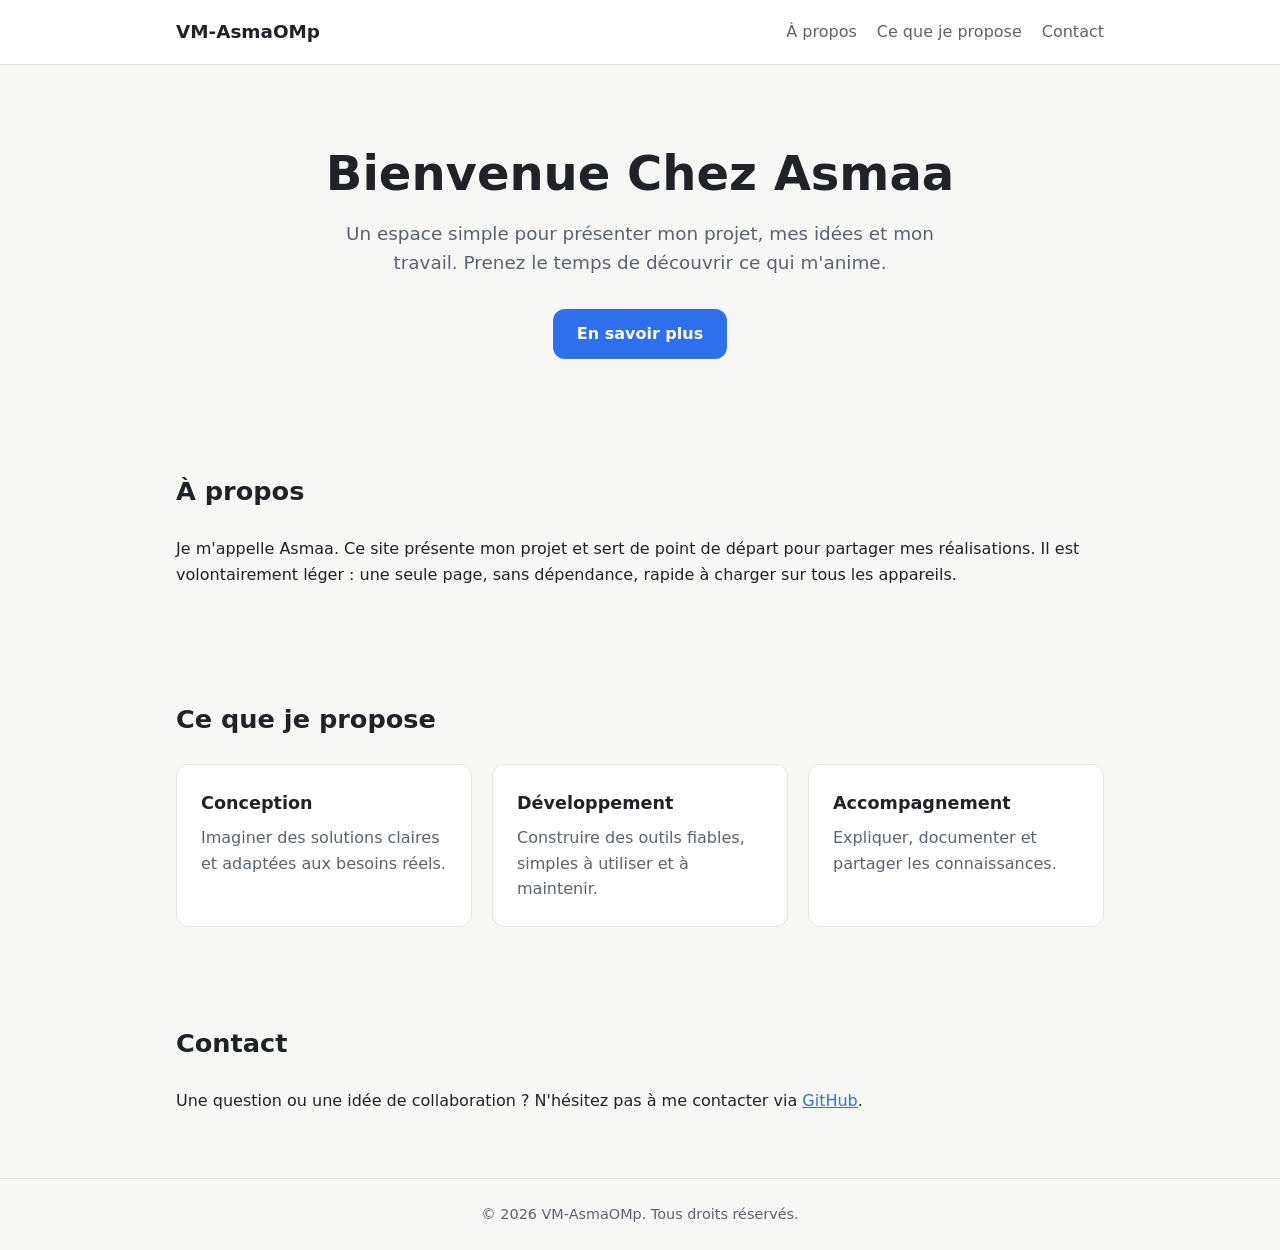
==== commit 0bc31360: "Update index.html" ====
--- a/index.html
+++ b/index.html
@@ -1,299 +1,200 @@
 <!doctype html>
 <html lang="fr">
 <head>
-<meta charset="utf-8">
-<meta name="viewport" content="width=device-width, initial-scale=1, viewport-fit=cover">
-<title>{brand} — Fabrication textile en marque blanche</title>
-<meta name="description" content="Atelier de confection textile en marque blanche : t-shirts, chemises, polos, sweats, hoodies, casquettes et tote bags fabriqués et étiquetés à votre marque, à partir de 500 pièces.">
-<meta name="theme-color" content="#EFEDE8">
-<link rel="icon" href="data:image/svg+xml,%3Csvg xmlns='http://www.w3.org/2000/svg' viewBox='0 0 32 32'%3E%3Crect x='3' y='3' width='26' height='26' rx='3' fill='%2323241F'/%3E%3Cpath d='M8 24 24 8' stroke='%23B89A6A' stroke-width='2.4' stroke-dasharray='3 2.4'/%3E%3C/svg%3E">
-<link rel="preconnect" href="https://fonts.googleapis.com">
-<link rel="preconnect" href="https://fonts.gstatic.com" crossorigin>
-<link rel="stylesheet" href="https://fonts.googleapis.com/css2?family=Cormorant+Garamond:ital,wght@0,500;0,600;1,500&family=Jost:wght@300;400;500&display=swap">
-<link rel="stylesheet" href="assets/site.css">
+  <meta charset="utf-8">
+  <meta name="viewport" content="width=device-width, initial-scale=1">
+  <title>VM-AsmaOMp — Accueil</title>
+  <meta name="description" content="Page d'accueil de présentation du projet VM-AsmaOMp.">
+  <style>
+    :root {
+      --bg: #f7f7f5;
+      --surface: #ffffff;
+      --text: #1f2328;
+      --muted: #5c6370;
+      --accent: #2f6fed;
+      --accent-text: #ffffff;
+      --border: #e3e3df;
+      --radius: 12px;
+      --max: 960px;
+    }
+    @media (prefers-color-scheme: dark) {
+      :root {
+        --bg: #14161a;
+        --surface: #1d2026;
+        --text: #e8e9eb;
+        --muted: #a0a6b0;
+        --accent: #6b9bff;
+        --accent-text: #0d1117;
+        --border: #2c3038;
+      }
+    }
+
+    * { box-sizing: border-box; }
+
+    body {
+      margin: 0;
+      font-family: system-ui, -apple-system, "Segoe UI", Roboto, sans-serif;
+      line-height: 1.6;
+      background: var(--bg);
+      color: var(--text);
+    }
+
+    a { color: var(--accent); }
+
+    .container {
+      max-width: var(--max);
+      margin: 0 auto;
+      padding: 0 16px;
+    }
+
+    header {
+      border-bottom: 1px solid var(--border);
+      background: var(--surface);
+    }
+    header .container {
+      display: flex;
+      align-items: center;
+      justify-content: space-between;
+      gap: 16px;
+      min-height: 64px;
+      flex-wrap: wrap;
+    }
+    .logo {
+      font-weight: 700;
+      font-size: 1.15rem;
+      text-decoration: none;
+      color: var(--text);
+    }
+    nav ul {
+      list-style: none;
+      display: flex;
+      gap: 20px;
+      margin: 0;
+      padding: 0;
+    }
+    nav a {
+      text-decoration: none;
+      color: var(--muted);
+    }
+    nav a:hover { color: var(--text); }
+
+    .hero {
+      padding: 80px 0 64px;
+      text-align: center;
+    }
+    .hero h1 {
+      font-size: clamp(2rem, 5vw, 3rem);
+      line-height: 1.2;
+      margin: 0 0 16px;
+    }
+    .hero p {
+      font-size: 1.15rem;
+      color: var(--muted);
+      max-width: 620px;
+      margin: 0 auto 32px;
+    }
+    .btn {
+      display: inline-block;
+      padding: 12px 24px;
+      border-radius: var(--radius);
+      background: var(--accent);
+      color: var(--accent-text);
+      text-decoration: none;
+      font-weight: 600;
+    }
+    .btn:hover { opacity: 0.9; }
+
+    section { padding: 48px 0; }
+    section h2 {
+      font-size: 1.6rem;
+      margin: 0 0 24px;
+    }
+
+    .grid {
+      display: grid;
+      grid-template-columns: repeat(auto-fit, minmax(240px, 1fr));
+      gap: 20px;
+    }
+    .card {
+      background: var(--surface);
+      border: 1px solid var(--border);
+      border-radius: var(--radius);
+      padding: 24px;
+    }
+    .card h3 { margin: 0 0 8px; font-size: 1.1rem; }
+    .card p { margin: 0; color: var(--muted); }
+
+    footer {
+      border-top: 1px solid var(--border);
+      padding: 24px 0;
+      color: var(--muted);
+      font-size: 0.9rem;
+      text-align: center;
+    }
+  </style>
 </head>
 <body>
-<a class="skip" href="#main">Aller au contenu</a>
-
-<header class="nav">
-  <div class="wrap">
-    <a class="logo" href="index.html" aria-label="Accueil">
-      <svg class="mark" viewBox="0 0 34 34" aria-hidden="true"><rect x="2" y="2" width="30" height="30" rx="3" fill="none" stroke="currentColor" stroke-width="1.8"/><path d="M8 26 26 8" stroke="var(--accent)" stroke-width="2.2" stroke-dasharray="3 2.6"/></svg>
-      <span><span data-brand>Atelier</span><small data-tagline>Confection textile · marque blanche</small></span>
-    </a>
-    <nav class="menu" aria-label="Navigation principale">
-      <a href="#supports">Supports</a>
-      <a href="#techniques">Marquage</a>
-      <a href="#processus">Processus</a>
-      <a href="#fiche">Fiche technique</a>
-      <a href="#qualite">Qualité</a>
-      <a href="studio.html">Studio</a>
-    </nav>
-    <a class="btn sm solid" href="#devis">Demander un devis</a>
-  </div>
-</header>
-
-<main id="main">
-  <section class="hero">
-    <div class="wrap hero-grid">
-      <div>
-        <p class="eyebrow">Atelier de confection · Marque blanche</p>
-        <h1>Votre collection,<br><em>fabriquée</em> à votre nom.</h1>
-        <p class="lead">Du t-shirt à la chemise, nous développons, marquons, contrôlons et conditionnons vos pièces, étiquetées à votre marque. Configurez votre modèle en ligne ou confiez-nous votre tech pack : une seule fiche technique suit votre série du devis à la livraison.</p>
-        <div class="ctas">
-          <a class="btn accent" href="studio.html">Configurer un modèle</a>
-          <a class="btn" href="#devis" data-profile="techpack">J'ai déjà un tech pack</a>
+  <header>
+    <div class="container">
+      <a class="logo" href="#">VM-AsmaOMp</a>
+      <nav aria-label="Navigation principale">
+        <ul>
+          <li><a href="#a-propos">À propos</a></li>
+          <li><a href="#services">Ce que je propose</a></li>
+          <li><a href="#contact">Contact</a></li>
+        </ul>
+      </nav>
+    </div>
+  </header>
+
+  <main>
+    <section class="hero">
+      <div class="container">
+        <h1>Bienvenue Chez Asmaa</h1>
+        <p>Un espace simple pour présenter mon projet, mes idées et mon travail. Prenez le temps de découvrir ce qui m'anime.</p>
+        <a class="btn" href="#a-propos">En savoir plus</a>
+      </div>
+    </section>
+
+    <section id="a-propos">
+      <div class="container">
+        <h2>À propos</h2>
+        <p>Je m'appelle Asmaa. Ce site présente mon projet et sert de point de départ pour partager mes réalisations. Il est volontairement léger : une seule page, sans dépendance, rapide à charger sur tous les appareils.</p>
+      </div>
+    </section>
+
+    <section id="services">
+      <div class="container">
+        <h2>Ce que je propose</h2>
+        <div class="grid">
+          <article class="card">
+            <h3>Conception</h3>
+            <p>Imaginer des solutions claires et adaptées aux besoins réels.</p>
+          </article>
+          <article class="card">
+            <h3>Développement</h3>
+            <p>Construire des outils fiables, simples à utiliser et à maintenir.</p>
+          </article>
+          <article class="card">
+            <h3>Accompagnement</h3>
+            <p>Expliquer, documenter et partager les connaissances.</p>
+          </article>
         </div>
       </div>
-      <div class="hero-vis" id="heroVis" aria-hidden="true">
-        <div class="tag"><b>Échantillon avant série</b>Bon à tirer signé pour chaque emplacement de marquage.</div>
-      </div>
+    </section>
+
+    <section id="contact">
+      <div class="container">
+        <h2>Contact</h2>
+        <p>Une question ou une idée de collaboration ? N'hésitez pas à me contacter via <a href="https://github.com/asmaaelbarhmi">GitHub</a>.</p>
+      </div>
+    </section>
+  </main>
+
+  <footer>
+    <div class="container">
+      &copy; 2026 VM-AsmaOMp. Tous droits réservés.
     </div>
-    <div class="wrap">
-      <div class="facts">
-        <div><b><span data-moq>500</span> pièces</b><span>minimum par modèle, <span data-moq-color>100</span> par coloris</span></div>
-        <div><b data-delay="quote">48 h</b><span>pour recevoir votre devis chiffré</span></div>
-        <div><b data-delay="sample">10 à 15 jours</b><span>pour l'échantillon ou le prototype</span></div>
-        <div><b data-delay="series">4 à 6 semaines</b><span>de production après validation</span></div>
-      </div>
-    </div>
-  </section>
-
-  <section class="sec alt" id="entrees">
-    <div class="wrap">
-      <div class="sec-head">
-        <div><p class="eyebrow">Deux portes d'entrée</p><h2>Un motif ou un tech pack, une seule fiche.</h2></div>
-        <p>Que vous arriviez avec une idée ou un dossier technique complet, tout est structuré dans la même fiche : elle alimente le devis, l'échantillon, la production, le contrôle qualité et la livraison.</p>
-      </div>
-      <div class="doors">
-        <article class="door">
-          <p class="eyebrow">Créateurs, marques émergentes</p>
-          <h3>Vous avez un motif.</h3>
-          <ol>
-            <li>Choisissez un support de base déjà documenté : mesures, nomenclature et gamme de montage sont prêtes.</li>
-            <li>Sélectionnez coupe, matière, coloris et finitions propres à chaque support.</li>
-            <li>Placez vos motifs, choisissez la technique, voyez le prix par palier.</li>
-            <li>Le studio génère votre fiche technique, prête pour le devis.</li>
-          </ol>
-          <a class="btn accent" href="studio.html">Ouvrir le studio</a>
-        </article>
-        <article class="door dark">
-          <p class="eyebrow">Marques établies, industriels</p>
-          <h3>Vous avez un tech pack.</h3>
-          <ol>
-            <li>Envoyez votre dossier (PDF, Excel) avec vos croquis, mesures et matières.</li>
-            <li>Nous le structurons dans notre fiche en 11 blocs et complétons ce qui manque : gamme, coûts, marquage, packaging.</li>
-            <li>Vous recevez un devis par palier et un planning d'échantillonnage.</li>
-            <li>Les prototypes sont validés critère par critère, puis la série est lancée.</li>
-          </ol>
-          <a class="btn" href="#devis" data-profile="techpack">Envoyer mon tech pack</a>
-        </article>
-      </div>
-    </div>
-  </section>
-
-  <section class="sec" id="supports">
-    <div class="wrap">
-      <div class="sec-head">
-        <div><p class="eyebrow">Catalogue de supports</p><h2>Chaque support a ses propres options.</h2></div>
-        <p>Une chemise ne se configure pas comme un t-shirt : col, poignets et boutons d'un côté, encolure et grammage de l'autre. Chaque modèle de base est livré avec son tableau de mesures gradué.</p>
-      </div>
-      <div class="cat" id="cat"></div>
-    </div>
-  </section>
-
-  <section class="sec alt" id="techniques">
-    <div class="wrap">
-      <div class="sec-head">
-        <div><p class="eyebrow">Marquage et impression</p><h2>Quatre techniques, des règles claires.</h2></div>
-        <p>Chaque emplacement est coté sur le croquis, avec son fichier, ses couleurs et sa technique. Aucune série ne démarre sans bon à tirer signé pour chaque emplacement.</p>
-      </div>
-      <div class="techgrid" id="techs"></div>
-    </div>
-  </section>
-
-  <section class="sec" id="processus">
-    <div class="wrap">
-      <div class="sec-head">
-        <div><p class="eyebrow">Processus</p><h2>De votre écran à votre carton.</h2></div>
-        <p>Chaque étape lit et écrit dans la même fiche technique : rien ne se perd entre le devis et la livraison.</p>
-      </div>
-      <ol class="steps-line">
-        <li><h3>Devis</h3><p>Nomenclature, gamme de montage, marquage et grille tarifaire donnent un prix par palier et un délai.</p><small>Sous <span data-delay="quote">48 h</span></small></li>
-        <li><h3>Échantillon et BAT</h3><p>Prototype mesuré contre les cotes cibles, validation critère par critère, BAT signé par emplacement.</p><small><span data-delay="sample">10 à 15 jours</span></small></li>
-        <li><h3>Production</h3><p>Tailles et coloris figés, commande ferme et acompte : la série est lancée selon la gamme de montage.</p><small><span data-delay="series">4 à 6 semaines</span></small></li>
-        <li><h3>Contrôle qualité</h3><p>Échantillonnage selon ISO 2859-1, rapport chiffré joint à la livraison.</p><small>AQL 2,5 · zéro défaut critique</small></li>
-        <li><h3>Livraison</h3><p>Étiquetage, pliage, polybag et cartons à votre marque, bon de livraison et photos.</p><small>Aucune mention de l'atelier</small></li>
-      </ol>
-    </div>
-  </section>
-
-  <section class="sec alt" id="fiche">
-    <div class="wrap">
-      <div class="sec-head">
-        <div><p class="eyebrow">La fiche technique</p><h2>Onze blocs pour décrire un modèle de A à Z.</h2></div>
-        <p>Inspirée des tech packs de marques, notre fiche couvre aussi ce qu'ils laissent de côté : versioning, gamme de montage, coloris, marquage structuré, packaging et contrôle qualité chiffré.</p>
-      </div>
-      <div class="blocks">
-        <div class="blk"><b>1</b><span>Identité</span><small>Référence, version, statut</small></div>
-        <div class="blk"><b>2</b><span>Croquis</span><small>Vues devant, dos, détails, coloris</small></div>
-        <div class="blk"><b>3</b><span>Matières et coloris</span><small>Composition, grammage, matrice des coloris</small></div>
-        <div class="blk int"><b>4</b><span>Nomenclature</span><small>Composants, consommations, coûts</small></div>
-        <div class="blk"><b>5</b><span>Mesures</span><small>Gradation et tolérances par point</small></div>
-        <div class="blk int"><b>6</b><span>Gamme de montage</span><small>Opérations, points, temps minute</small></div>
-        <div class="blk"><b>7</b><span>Marquage</span><small>Emplacements cotés, fichiers, BAT</small></div>
-        <div class="blk"><b>8</b><span>Étiquetage et packaging</span><small>Griffe, composition, hang-tag, carton</small></div>
-        <div class="blk"><b>9</b><span>Prototypage</span><small>OK proto, OK confo, OK prod</small></div>
-        <div class="blk int"><b>10</b><span>Contrôle qualité</span><small>Points de contrôle, AQL</small></div>
-        <div class="blk"><b>11</b><span>Coûts et délais</span><small>Prix par palier, planning</small></div>
-      </div>
-      <div class="legend"><span><i></i>Partagé avec vous</span><span><i class="d"></i>Interne à l'atelier</span></div>
-      <p style="margin-top:28px"><a class="link" href="studio.html">Générer ma fiche dans le studio →</a></p>
-    </div>
-  </section>
-
-  <section class="sec" id="qualite">
-    <div class="wrap split">
-      <div>
-        <p class="eyebrow">Contrôle qualité</p>
-        <h2>Une série libérée sur des chiffres.</h2>
-        <p class="lead">Chaque lot est contrôlé par échantillonnage sur la base de la fiche technique. Les défauts sont classés critiques, majeurs ou mineurs, et le rapport de contrôle accompagne la livraison.</p>
-        <div class="facts" style="grid-template-columns:repeat(3,1fr);margin-top:36px">
-          <div><b>2,5</b><span>AQL défauts majeurs</span></div>
-          <div><b>4,0</b><span>AQL défauts mineurs</span></div>
-          <div><b>0</b><span>défaut critique accepté</span></div>
-        </div>
-      </div>
-      <div class="scroll">
-        <table class="tbl">
-          <thead><tr><th>Point de contrôle</th><th>Critère d'acceptation</th><th>Classe</th></tr></thead>
-          <tbody>
-            <tr><td>Mesures</td><td>5 points clés par taille, dans les tolérances de la fiche</td><td><span class="pill">Majeur</span></td></tr>
-            <tr><td>Tissu</td><td>Pas de défaut de tissage, coloris conforme à l'échantillon</td><td><span class="pill">Majeur</span></td></tr>
-            <tr><td>Coutures</td><td>Points réguliers, pas de saut, pas de fronce</td><td><span class="pill">Majeur</span></td></tr>
-            <tr><td>Boutons et boutonnières</td><td>Boutons solidaires, boutonnières nettes</td><td><span class="pill crit">Critique</span></td></tr>
-            <tr><td>Marquage</td><td>Position ± 0,5 cm, couleurs conformes au BAT, pas de craquelure après lavage</td><td><span class="pill crit">Critique</span></td></tr>
-            <tr><td>Étiquetage</td><td>Griffe, composition, taille et EAN corrects</td><td><span class="pill crit">Critique</span></td></tr>
-            <tr><td>Finition et conditionnement</td><td>Pas de fil ni de tache, pliage et polybag conformes</td><td><span class="pill">Mineur</span></td></tr>
-          </tbody>
-        </table>
-      </div>
-    </div>
-  </section>
-
-  <section class="sec alt" id="marque-blanche">
-    <div class="wrap">
-      <div class="sec-head">
-        <div><p class="eyebrow">Marque blanche</p><h2>Tout ce qui porte un nom porte le vôtre.</h2></div>
-        <p>Aucune mention de l'atelier sur la pièce, les étiquettes, les colis ni les documents de livraison.</p>
-      </div>
-      <div class="wl">
-        <div><h3>Étiquettes</h3><p>Griffe de col tissée ou imprimée, ou transfert sans étiquette. Étiquette de composition et pictogrammes d'entretien selon ISO 3758.</p></div>
-        <div><h3>Hang-tag et EAN</h3><p>Carton 300 g à votre charte, code EAN par taille et coloris, prix si vous le souhaitez.</p></div>
-        <div><h3>Conditionnement</h3><p>Pliage standardisé, polybag recyclé ou pochette kraft, cartons mono-référence ou assortis avec étiquette générée.</p></div>
-      </div>
-    </div>
-  </section>
-
-  <section class="sec" id="faq">
-    <div class="wrap split">
-      <div>
-        <p class="eyebrow">Questions fréquentes</p>
-        <h2>Avant de vous lancer.</h2>
-      </div>
-      <div class="faq">
-        <details><summary>Quelle est la quantité minimum ?</summary><p><span data-moq>500</span> pièces par modèle et <span data-moq-color>100</span> pièces par coloris. Les tarifs dégressifs s'appliquent à partir de 1 000, 2 500 et 5 000 pièces.</p></details>
-        <details><summary>Puis-je voir une pièce avant de lancer la série ?</summary><p>Oui, toujours. Un échantillon physique est réalisé en <span data-delay="sample">10 à 15 jours</span> après réception des fichiers et matières. Il est mesuré contre la fiche, validé critère par critère, et ses frais sont déduits de votre commande.</p></details>
-        <details><summary>Quels fichiers dois-je fournir pour le marquage ?</summary><p>Un fichier vectoriel (SVG, AI, PDF) pour la sérigraphie et la broderie, un PNG ou PDF 300 dpi à fond transparent pour le DTF et la sublimation. Le studio vous indique la règle de chaque technique au moment du placement.</p></details>
-        <details><summary>Je n'ai pas de tech pack, est-ce un problème ?</summary><p>Non. Nos supports de base sont déjà documentés : mesures graduées, nomenclature et gamme de montage. Le studio génère la fiche à partir de vos choix.</p></details>
-        <details><summary>Le prix affiché dans le studio est-il définitif ?</summary><p>C'est une estimation indicative hors taxes. Le devis est confirmé après analyse de la fiche, puis figé à la validation de l'échantillon.</p></details>
-        <details><summary>Ma fiche technique m'appartient-elle ?</summary><p>Oui. Elle vous est transmise à chaque version, et un accord de confidentialité peut être signé avant tout échange de fichiers.</p></details>
-      </div>
-    </div>
-  </section>
-
-  <section class="sec alt devis" id="devis">
-    <div class="wrap">
-      <div>
-        <p class="eyebrow">Devis</p>
-        <h2>Parlons de votre série.</h2>
-        <p class="who">Décrivez votre projet en quelques lignes. Nous revenons vers vous sous <span data-delay="quote">48 h</span> avec un devis par palier et un planning d'échantillonnage.</p>
-        <div class="coord"><a data-email href="#">email</a><br><a data-phone href="#">téléphone</a><br><span data-address></span></div>
-      </div>
-      <form class="f" data-lead novalidate>
-        <div class="full">
-          <span style="font-size:14px;font-weight:400;display:block;margin-bottom:8px">Vous êtes</span>
-          <div class="radios">
-            <label><input type="radio" name="profil" value="Créateur ou marque émergente" data-label="Profil" checked>Créateur, marque émergente</label>
-            <label><input type="radio" name="profil" value="Marque avec tech pack" data-label="Profil" id="pTech">Marque avec tech pack</label>
-            <label><input type="radio" name="profil" value="Entreprise, uniformes, événement" data-label="Profil">Entreprise, événement</label>
-          </div>
-        </div>
-        <label>Nom<input type="text" name="nom" data-label="Nom" autocomplete="name" required></label>
-        <label>Société ou projet<input type="text" name="societe" data-label="Société" autocomplete="organization"></label>
-        <label>Email<input type="email" name="email" data-label="Email" autocomplete="email" required></label>
-        <label>Téléphone / WhatsApp<input type="tel" name="tel" data-label="Téléphone" autocomplete="tel"></label>
-        <label>Support
-          <select name="support" data-label="Support" id="fSup"><option value="">À définir</option></select>
-        </label>
-        <label>Quantité envisagée
-          <select name="quantite" data-label="Quantité"><option>500 – 999</option><option>1 000 – 2 499</option><option>2 500 – 4 999</option><option>5 000 et plus</option><option>Je ne sais pas encore</option></select>
-        </label>
-        <label class="full">Votre projet<textarea name="brief" data-label="Projet" placeholder="Pièces, matières, marquage, dates souhaitées, packaging…"></textarea></label>
-        <p class="note">Vous avez un tech pack ou des fichiers de motif ? Nous vous les demanderons en réponse à votre message.</p>
-        <p class="err" role="alert"></p>
-        <button class="btn solid" type="submit" style="justify-self:start">Envoyer ma demande</button>
-        <p class="ok" role="status">Merci, votre demande est bien partie. Nous revenons vers vous sous <span data-delay="quote">48 h</span>.</p>
-      </form>
-    </div>
-  </section>
-</main>
-
-<footer class="foot">
-  <div class="wrap">
-    <span>© <span data-year>2026</span> <span data-brand>Atelier</span> — <span data-legal>Raison sociale</span></span>
-    <span><a href="studio.html">Studio</a> · <a href="#devis">Contact</a> · Mentions légales · Confidentialité</span>
-  </div>
-</footer>
-
-<script src="assets/config.js"></script>
-<script src="assets/catalog.js"></script>
-<script src="assets/site.js"></script>
-<script>
-(function () {
-  var C = window.CATALOG, $ = function (id) { return document.getElementById(id); };
-
-  /* Visuel d'accroche */
-  [['chemise', 'ciel', { manches: 'longues', col: 'classique', poche: 'poitrine' }, 'g1'],
-   ['tshirt', 'terracotta', null, 'g2'],
-   ['hoodie', 'marine', null, 'g3']].forEach(function (g) {
-    var d = document.createElement('div'); d.className = 'g ' + g[3];
-    d.innerHTML = C.draw(g[0], { color: C.COLORS[g[1]][1], opts: g[2] || C.defaults(g[0]), id: 'h' + g[3] });
-    $('heroVis').insertBefore(d, $('heroVis').firstChild);
-  });
-
-  /* Catalogue */
-  var shown = { tshirt: 'ecru', chemise: 'blanc', polo: 'marine', sweat: 'gris', hoodie: 'foret', casquette: 'sable', tote: 'naturel' };
-  var h = '', opts = '';
-  Object.keys(C.SUPPORTS).forEach(function (k) {
-    var s = C.SUPPORTS[k], groups = s.options.map(function (g) { return g.label; }).slice(0, 3);
-    h += '<a class="card" href="studio.html#' + k + '"><div class="pic">' + C.draw(k, { color: C.COLORS[shown[k]][1], id: 'c' + k }) + '</div><div class="txt"><p class="eyebrow">' + s.family + '</p><h3>' + s.label + '</h3><p>' + s.pitch + '</p><div class="meta">' +
-      groups.map(function (g) { return '<span>' + g + '</span>'; }).join('') + '<span>' + s.materials.length + ' matières</span></div><span class="go">Configurer →</span></div></a>';
-    opts += '<option>' + s.label + '</option>';
-  });
-  h += '<a class="card" href="#devis"><div class="pic" style="font-family:var(--serif);font-size:84px;color:var(--accent)">+</div><div class="txt"><p class="eyebrow">Sur mesure</p><h3>Autre pièce</h3><p>Robe, pantalon, veste, linge de maison : nous développons votre modèle à partir de votre tech pack.</p><span class="go">Nous écrire →</span></div></a>';
-  $('cat').innerHTML = h;
-  $('fSup').insertAdjacentHTML('beforeend', opts + '<option>Autre pièce</option>');
-
-  /* Techniques */
-  $('techs').innerHTML = Object.keys(C.TECHS).map(function (k) {
-    var t = C.TECHS[k];
-    return '<article><h3>' + t.label + '</h3><p class="muted" style="font-size:15px">' + t.short + '</p><dl><div><dt>Fichier attendu</dt><dd>' + t.file + '</dd></div><div><dt>Couleurs</dt><dd>' + t.colors + '</dd></div><div><dt>Contraintes</dt><dd>' + t.rules + '</dd></div></dl></article>';
-  }).join('');
-
-  /* Lien « tech pack » : présélectionne le profil */
-  document.querySelectorAll('[data-profile="techpack"]').forEach(function (a) { a.addEventListener('click', function () { $('pTech').checked = true; }); });
-})();
-</script>
+  </footer>
 </body>
 </html>
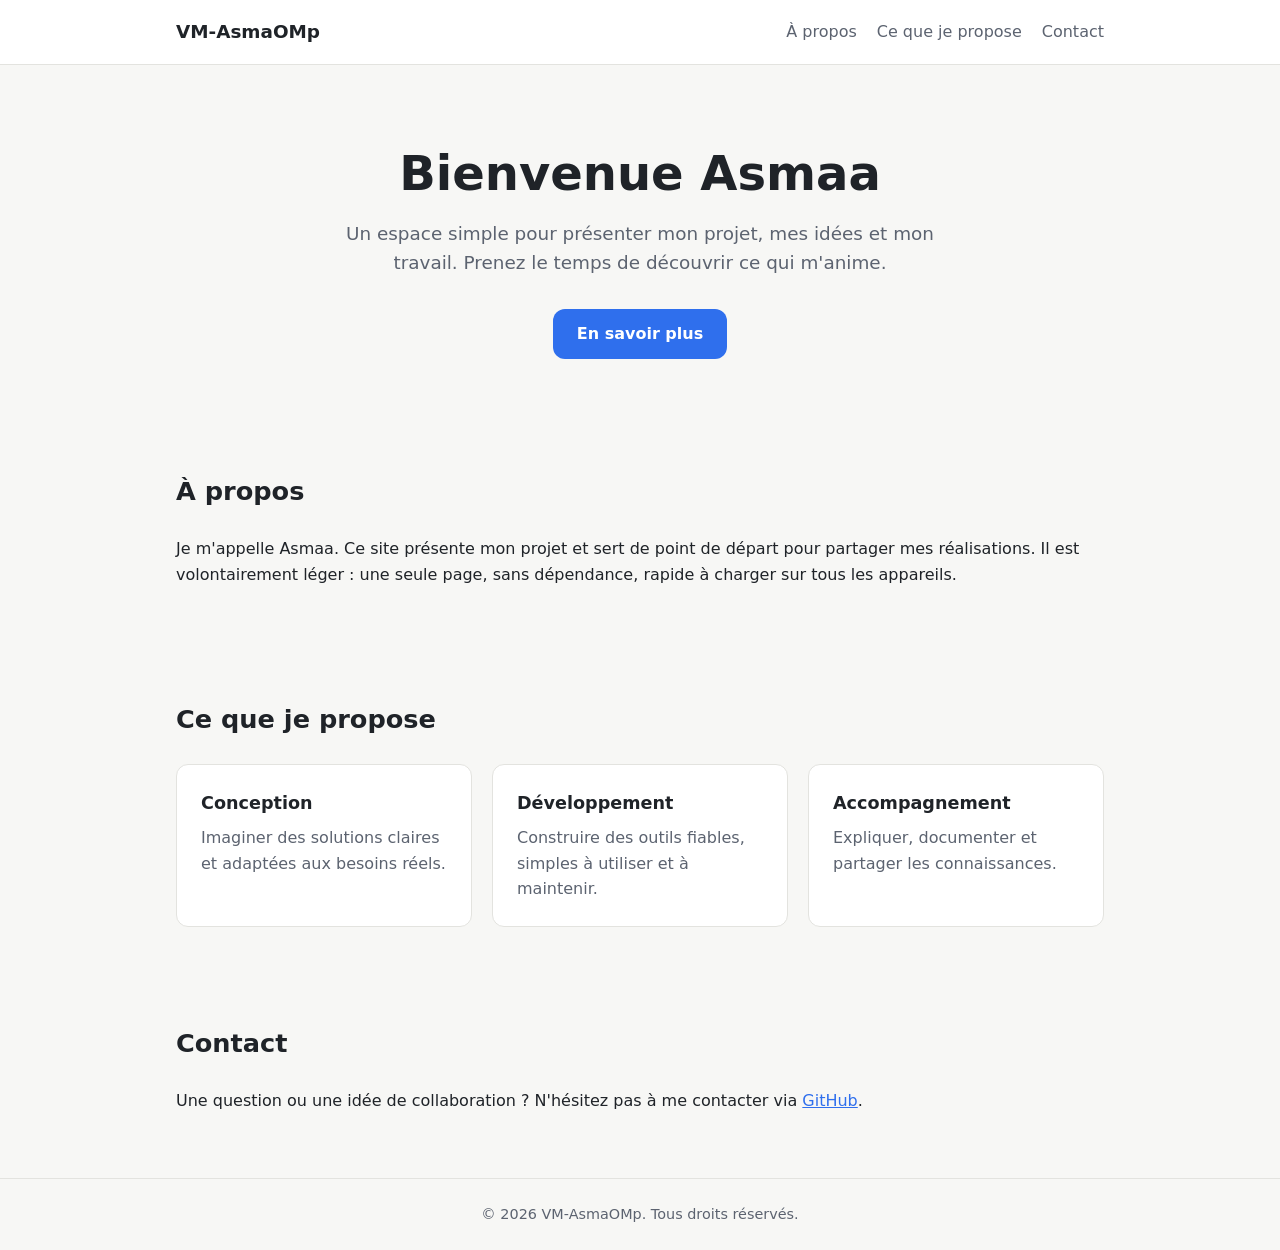
==== commit bc02ad7f: "Update index.html" ====
--- a/index.html
+++ b/index.html
@@ -150,7 +150,7 @@
   <main>
     <section class="hero">
       <div class="container">
-        <h1>Bienvenue Chez Asmaa</h1>
+        <h1>Bienvenue Asmaa</h1>
         <p>Un espace simple pour présenter mon projet, mes idées et mon travail. Prenez le temps de découvrir ce qui m'anime.</p>
         <a class="btn" href="#a-propos">En savoir plus</a>
       </div>
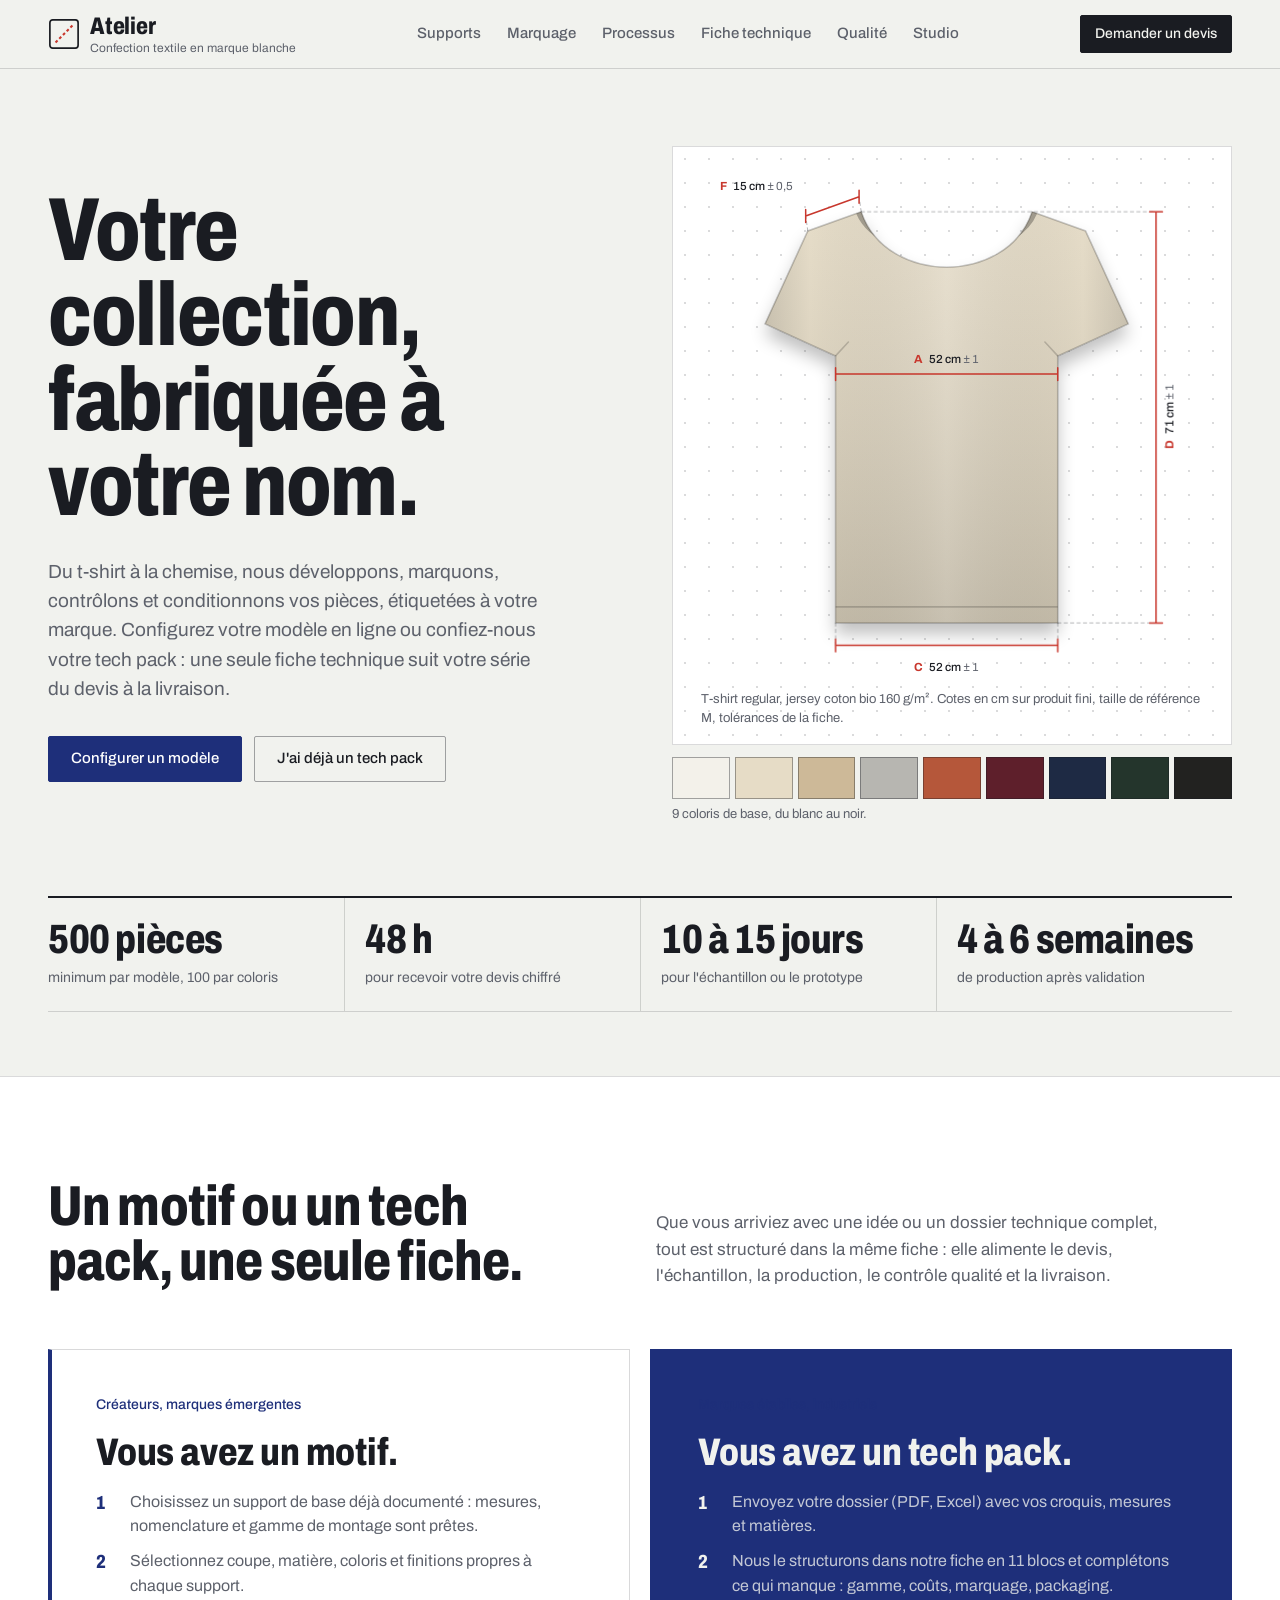
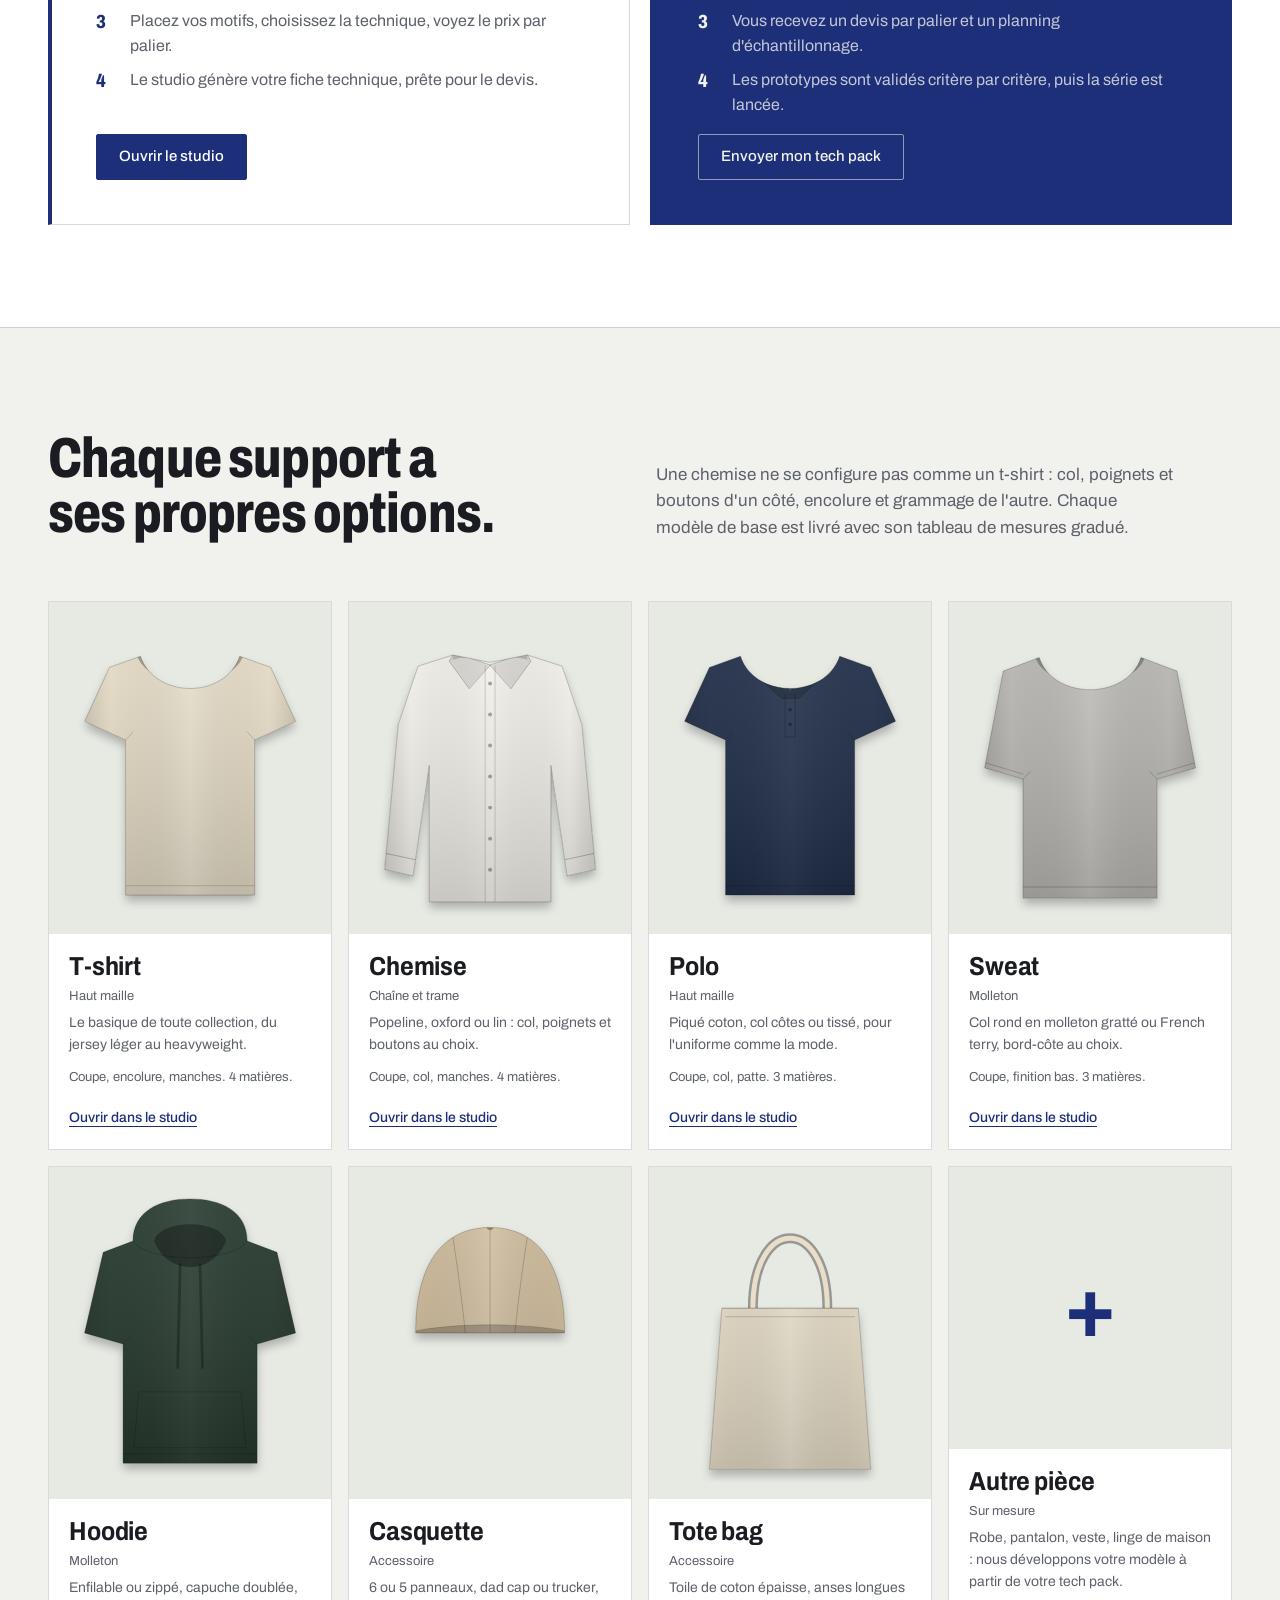
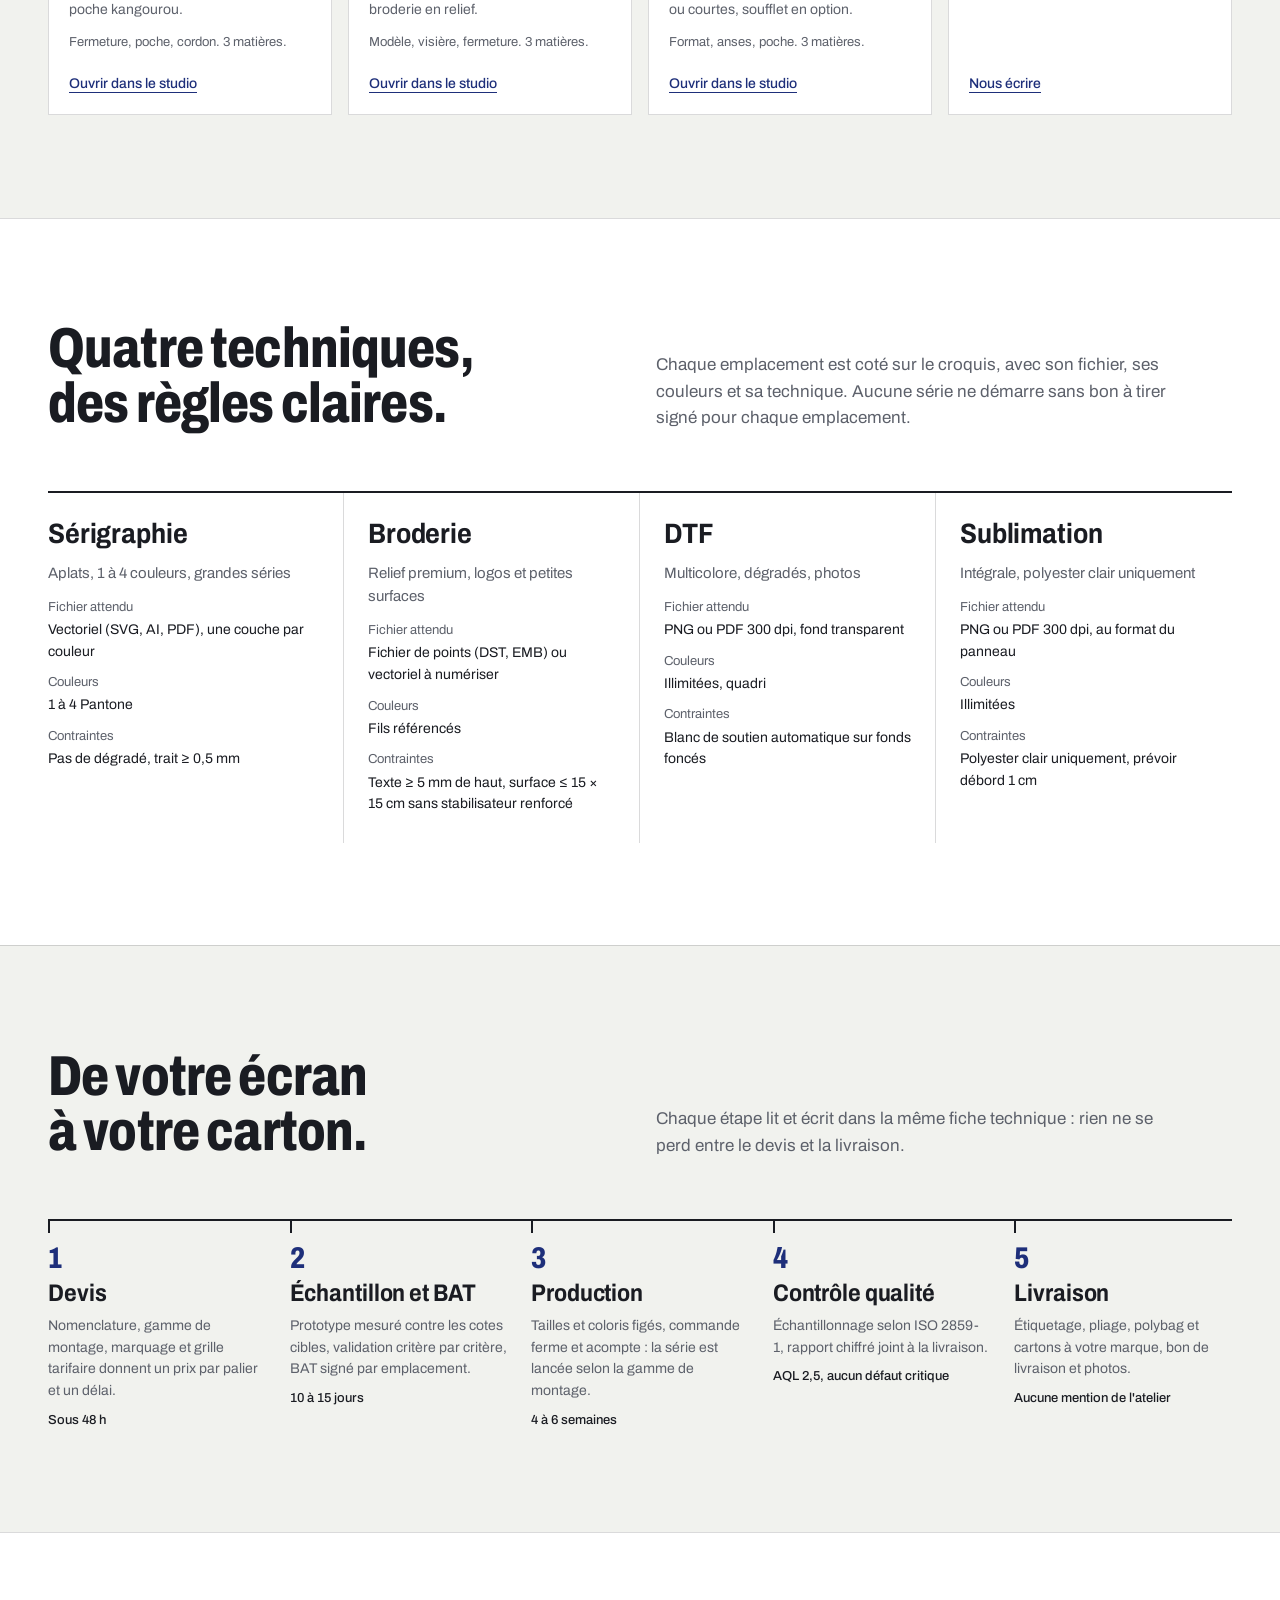
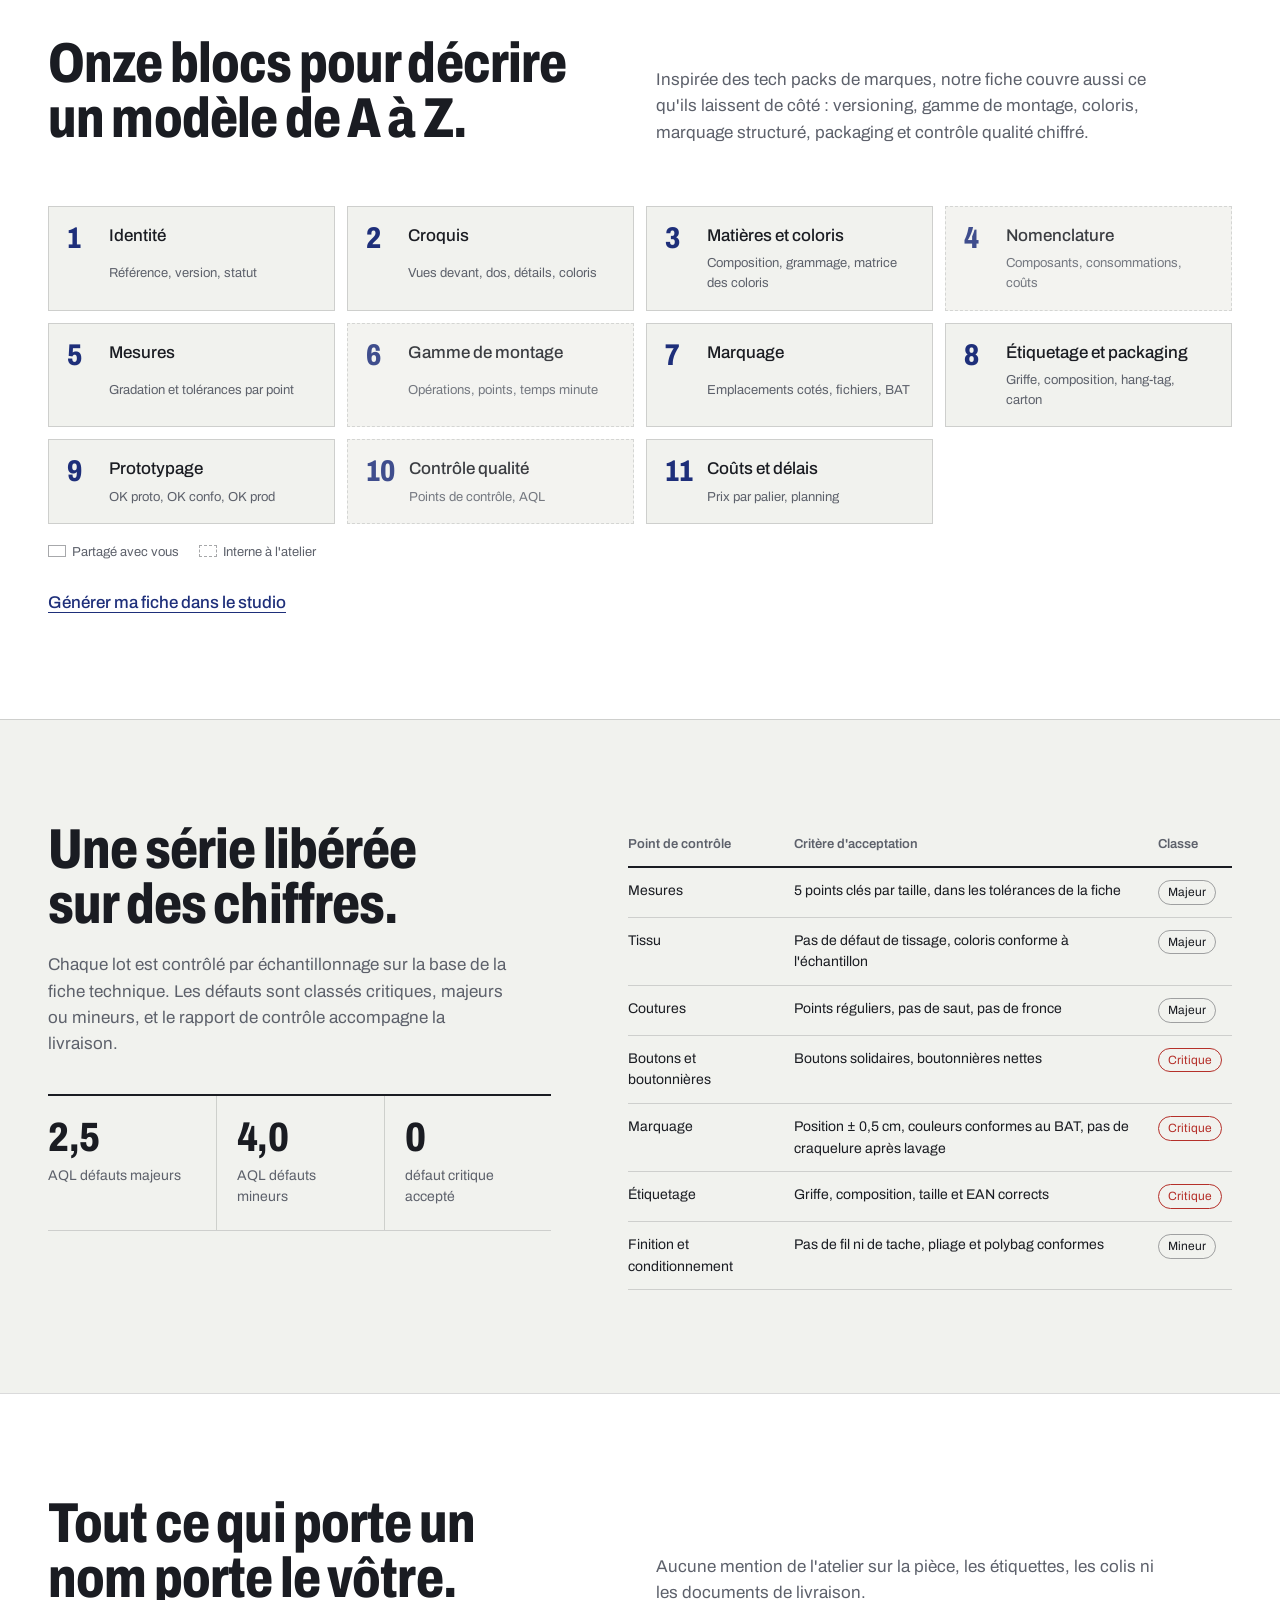
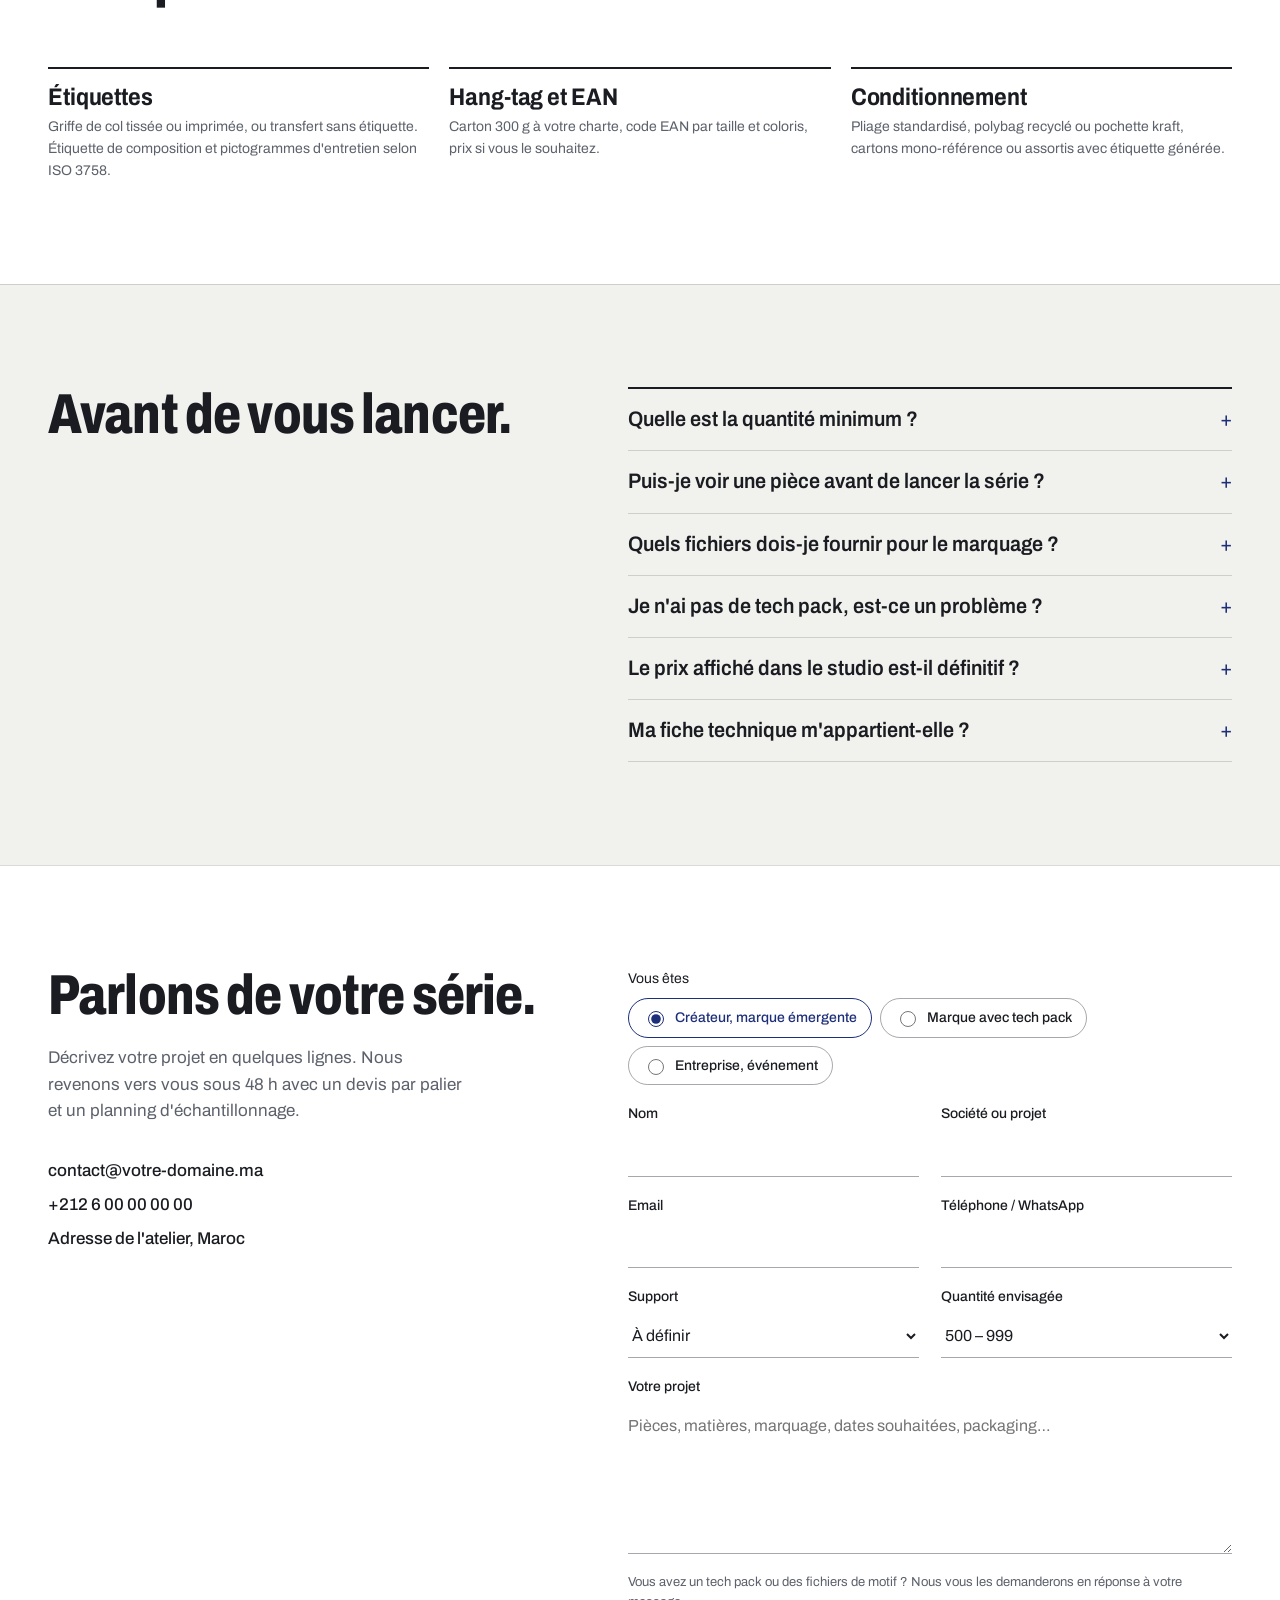
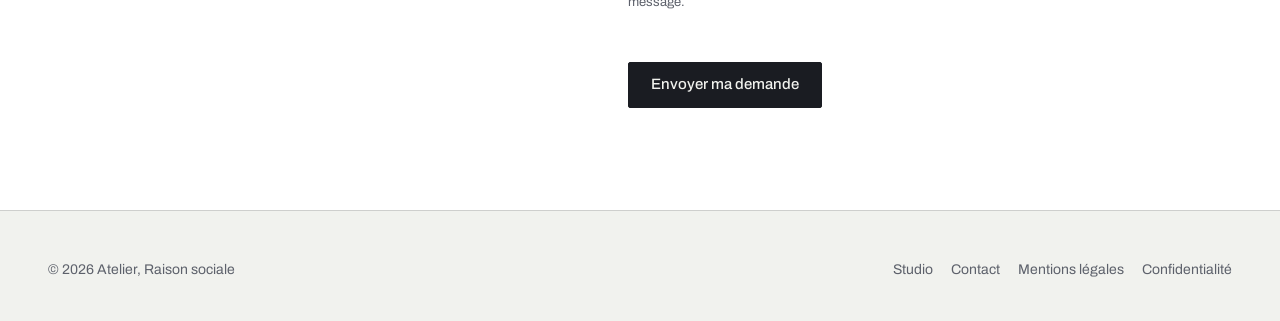
==== commit f43ec0dc: "Redessine la page d'accueil : direction « table du patronnier » - Palette papier à patron, encre, in" ====
--- a/index.html
+++ b/index.html
@@ -1,200 +1,311 @@
 <!doctype html>
 <html lang="fr">
 <head>
-  <meta charset="utf-8">
-  <meta name="viewport" content="width=device-width, initial-scale=1">
-  <title>VM-AsmaOMp — Accueil</title>
-  <meta name="description" content="Page d'accueil de présentation du projet VM-AsmaOMp.">
-  <style>
-    :root {
-      --bg: #f7f7f5;
-      --surface: #ffffff;
-      --text: #1f2328;
-      --muted: #5c6370;
-      --accent: #2f6fed;
-      --accent-text: #ffffff;
-      --border: #e3e3df;
-      --radius: 12px;
-      --max: 960px;
-    }
-    @media (prefers-color-scheme: dark) {
-      :root {
-        --bg: #14161a;
-        --surface: #1d2026;
-        --text: #e8e9eb;
-        --muted: #a0a6b0;
-        --accent: #6b9bff;
-        --accent-text: #0d1117;
-        --border: #2c3038;
-      }
-    }
-
-    * { box-sizing: border-box; }
-
-    body {
-      margin: 0;
-      font-family: system-ui, -apple-system, "Segoe UI", Roboto, sans-serif;
-      line-height: 1.6;
-      background: var(--bg);
-      color: var(--text);
-    }
-
-    a { color: var(--accent); }
-
-    .container {
-      max-width: var(--max);
-      margin: 0 auto;
-      padding: 0 16px;
-    }
-
-    header {
-      border-bottom: 1px solid var(--border);
-      background: var(--surface);
-    }
-    header .container {
-      display: flex;
-      align-items: center;
-      justify-content: space-between;
-      gap: 16px;
-      min-height: 64px;
-      flex-wrap: wrap;
-    }
-    .logo {
-      font-weight: 700;
-      font-size: 1.15rem;
-      text-decoration: none;
-      color: var(--text);
-    }
-    nav ul {
-      list-style: none;
-      display: flex;
-      gap: 20px;
-      margin: 0;
-      padding: 0;
-    }
-    nav a {
-      text-decoration: none;
-      color: var(--muted);
-    }
-    nav a:hover { color: var(--text); }
-
-    .hero {
-      padding: 80px 0 64px;
-      text-align: center;
-    }
-    .hero h1 {
-      font-size: clamp(2rem, 5vw, 3rem);
-      line-height: 1.2;
-      margin: 0 0 16px;
-    }
-    .hero p {
-      font-size: 1.15rem;
-      color: var(--muted);
-      max-width: 620px;
-      margin: 0 auto 32px;
-    }
-    .btn {
-      display: inline-block;
-      padding: 12px 24px;
-      border-radius: var(--radius);
-      background: var(--accent);
-      color: var(--accent-text);
-      text-decoration: none;
-      font-weight: 600;
-    }
-    .btn:hover { opacity: 0.9; }
-
-    section { padding: 48px 0; }
-    section h2 {
-      font-size: 1.6rem;
-      margin: 0 0 24px;
-    }
-
-    .grid {
-      display: grid;
-      grid-template-columns: repeat(auto-fit, minmax(240px, 1fr));
-      gap: 20px;
-    }
-    .card {
-      background: var(--surface);
-      border: 1px solid var(--border);
-      border-radius: var(--radius);
-      padding: 24px;
-    }
-    .card h3 { margin: 0 0 8px; font-size: 1.1rem; }
-    .card p { margin: 0; color: var(--muted); }
-
-    footer {
-      border-top: 1px solid var(--border);
-      padding: 24px 0;
-      color: var(--muted);
-      font-size: 0.9rem;
-      text-align: center;
-    }
-  </style>
+<meta charset="utf-8">
+<meta name="viewport" content="width=device-width, initial-scale=1, viewport-fit=cover">
+<title>{brand} — Fabrication textile en marque blanche</title>
+<meta name="description" content="Atelier de confection textile en marque blanche : t-shirts, chemises, polos, sweats, hoodies, casquettes et tote bags fabriqués et étiquetés à votre marque, à partir de 500 pièces.">
+<meta name="theme-color" content="#F1F2EE">
+<link rel="icon" href="data:image/svg+xml,%3Csvg xmlns='http://www.w3.org/2000/svg' viewBox='0 0 32 32'%3E%3Crect x='3' y='3' width='26' height='26' rx='3' fill='%231E2F7A'/%3E%3Cpath d='M8 24 24 8' stroke='%23C8372D' stroke-width='2.4' stroke-dasharray='3 2.4'/%3E%3C/svg%3E">
+<link rel="preconnect" href="https://fonts.googleapis.com">
+<link rel="preconnect" href="https://fonts.gstatic.com" crossorigin>
+<link rel="stylesheet" href="https://fonts.googleapis.com/css2?family=Archivo:ital,wdth,wght@0,62..125,100..900&display=swap">
+<link rel="stylesheet" href="assets/site.css">
 </head>
 <body>
-  <header>
-    <div class="container">
-      <a class="logo" href="#">VM-AsmaOMp</a>
-      <nav aria-label="Navigation principale">
-        <ul>
-          <li><a href="#a-propos">À propos</a></li>
-          <li><a href="#services">Ce que je propose</a></li>
-          <li><a href="#contact">Contact</a></li>
-        </ul>
-      </nav>
-    </div>
-  </header>
-
-  <main>
-    <section class="hero">
-      <div class="container">
-        <h1>Bienvenue Asmaa</h1>
-        <p>Un espace simple pour présenter mon projet, mes idées et mon travail. Prenez le temps de découvrir ce qui m'anime.</p>
-        <a class="btn" href="#a-propos">En savoir plus</a>
-      </div>
-    </section>
-
-    <section id="a-propos">
-      <div class="container">
-        <h2>À propos</h2>
-        <p>Je m'appelle Asmaa. Ce site présente mon projet et sert de point de départ pour partager mes réalisations. Il est volontairement léger : une seule page, sans dépendance, rapide à charger sur tous les appareils.</p>
-      </div>
-    </section>
-
-    <section id="services">
-      <div class="container">
-        <h2>Ce que je propose</h2>
-        <div class="grid">
-          <article class="card">
-            <h3>Conception</h3>
-            <p>Imaginer des solutions claires et adaptées aux besoins réels.</p>
-          </article>
-          <article class="card">
-            <h3>Développement</h3>
-            <p>Construire des outils fiables, simples à utiliser et à maintenir.</p>
-          </article>
-          <article class="card">
-            <h3>Accompagnement</h3>
-            <p>Expliquer, documenter et partager les connaissances.</p>
-          </article>
+<a class="skip" href="#main">Aller au contenu</a>
+
+<header class="nav">
+  <div class="wrap">
+    <a class="logo" href="index.html" aria-label="Accueil">
+      <svg class="mark" viewBox="0 0 34 34" aria-hidden="true"><rect x="2" y="2" width="30" height="30" rx="3" fill="none" stroke="currentColor" stroke-width="1.8"/><path d="M8 26 26 8" stroke="var(--thread)" stroke-width="2.2" stroke-dasharray="3 2.6"/></svg>
+      <span><span data-brand>Atelier</span><small data-tagline>Confection textile en marque blanche</small></span>
+    </a>
+    <nav class="menu" aria-label="Navigation principale">
+      <a href="#supports">Supports</a>
+      <a href="#techniques">Marquage</a>
+      <a href="#processus">Processus</a>
+      <a href="#fiche">Fiche technique</a>
+      <a href="#qualite">Qualité</a>
+      <a href="studio.html">Studio</a>
+    </nav>
+    <a class="btn sm solid" href="#devis">Demander un devis</a>
+  </div>
+</header>
+
+<main id="main">
+  <section class="hero">
+    <div class="wrap hero-grid">
+      <div>
+        <h1>Votre collection, fabriquée à votre nom.</h1>
+        <p class="lead">Du t-shirt à la chemise, nous développons, marquons, contrôlons et conditionnons vos pièces, étiquetées à votre marque. Configurez votre modèle en ligne ou confiez-nous votre tech pack : une seule fiche technique suit votre série du devis à la livraison.</p>
+        <div class="ctas">
+          <a class="btn accent" href="studio.html">Configurer un modèle</a>
+          <a class="btn" href="#devis" data-profile="techpack">J'ai déjà un tech pack</a>
         </div>
       </div>
-    </section>
-
-    <section id="contact">
-      <div class="container">
-        <h2>Contact</h2>
-        <p>Une question ou une idée de collaboration ? N'hésitez pas à me contacter via <a href="https://github.com/asmaaelbarhmi">GitHub</a>.</p>
-      </div>
-    </section>
-  </main>
-
-  <footer>
-    <div class="container">
-      &copy; 2026 VM-AsmaOMp. Tous droits réservés.
-    </div>
-  </footer>
+      <div class="hero-vis">
+        <figure class="croquis">
+          <div id="croquis" aria-hidden="true"></div>
+          <figcaption>T-shirt regular, jersey coton bio 160 g/m². Cotes en cm sur produit fini, taille de référence M, tolérances de la fiche.</figcaption>
+        </figure>
+        <div class="swatches" id="swatches"></div>
+      </div>
+    </div>
+    <div class="wrap">
+      <div class="facts">
+        <div><b><span data-moq>500</span> pièces</b><span>minimum par modèle, <span data-moq-color>100</span> par coloris</span></div>
+        <div><b data-delay="quote">48 h</b><span>pour recevoir votre devis chiffré</span></div>
+        <div><b data-delay="sample">10 à 15 jours</b><span>pour l'échantillon ou le prototype</span></div>
+        <div><b data-delay="series">4 à 6 semaines</b><span>de production après validation</span></div>
+      </div>
+    </div>
+  </section>
+
+  <section class="sec alt" id="entrees">
+    <div class="wrap">
+      <div class="sec-head">
+        <div><h2>Un motif ou un tech pack, une seule fiche.</h2></div>
+        <p>Que vous arriviez avec une idée ou un dossier technique complet, tout est structuré dans la même fiche : elle alimente le devis, l'échantillon, la production, le contrôle qualité et la livraison.</p>
+      </div>
+      <div class="doors">
+        <article class="door">
+          <p class="eyebrow">Créateurs, marques émergentes</p>
+          <h3>Vous avez un motif.</h3>
+          <ol>
+            <li>Choisissez un support de base déjà documenté : mesures, nomenclature et gamme de montage sont prêtes.</li>
+            <li>Sélectionnez coupe, matière, coloris et finitions propres à chaque support.</li>
+            <li>Placez vos motifs, choisissez la technique, voyez le prix par palier.</li>
+            <li>Le studio génère votre fiche technique, prête pour le devis.</li>
+          </ol>
+          <a class="btn accent" href="studio.html">Ouvrir le studio</a>
+        </article>
+        <article class="door dark">
+          <p class="eyebrow">Marques établies, industriels</p>
+          <h3>Vous avez un tech pack.</h3>
+          <ol>
+            <li>Envoyez votre dossier (PDF, Excel) avec vos croquis, mesures et matières.</li>
+            <li>Nous le structurons dans notre fiche en 11 blocs et complétons ce qui manque : gamme, coûts, marquage, packaging.</li>
+            <li>Vous recevez un devis par palier et un planning d'échantillonnage.</li>
+            <li>Les prototypes sont validés critère par critère, puis la série est lancée.</li>
+          </ol>
+          <a class="btn" href="#devis" data-profile="techpack">Envoyer mon tech pack</a>
+        </article>
+      </div>
+    </div>
+  </section>
+
+  <section class="sec" id="supports">
+    <div class="wrap">
+      <div class="sec-head">
+        <div><h2>Chaque support a ses propres options.</h2></div>
+        <p>Une chemise ne se configure pas comme un t-shirt : col, poignets et boutons d'un côté, encolure et grammage de l'autre. Chaque modèle de base est livré avec son tableau de mesures gradué.</p>
+      </div>
+      <div class="cat" id="cat"></div>
+    </div>
+  </section>
+
+  <section class="sec alt" id="techniques">
+    <div class="wrap">
+      <div class="sec-head">
+        <div><h2>Quatre techniques, des règles claires.</h2></div>
+        <p>Chaque emplacement est coté sur le croquis, avec son fichier, ses couleurs et sa technique. Aucune série ne démarre sans bon à tirer signé pour chaque emplacement.</p>
+      </div>
+      <div class="techgrid" id="techs"></div>
+    </div>
+  </section>
+
+  <section class="sec" id="processus">
+    <div class="wrap">
+      <div class="sec-head">
+        <div><h2>De votre écran à votre carton.</h2></div>
+        <p>Chaque étape lit et écrit dans la même fiche technique : rien ne se perd entre le devis et la livraison.</p>
+      </div>
+      <ol class="steps-line">
+        <li><h3>Devis</h3><p>Nomenclature, gamme de montage, marquage et grille tarifaire donnent un prix par palier et un délai.</p><small>Sous <span data-delay="quote">48 h</span></small></li>
+        <li><h3>Échantillon et BAT</h3><p>Prototype mesuré contre les cotes cibles, validation critère par critère, BAT signé par emplacement.</p><small><span data-delay="sample">10 à 15 jours</span></small></li>
+        <li><h3>Production</h3><p>Tailles et coloris figés, commande ferme et acompte : la série est lancée selon la gamme de montage.</p><small><span data-delay="series">4 à 6 semaines</span></small></li>
+        <li><h3>Contrôle qualité</h3><p>Échantillonnage selon ISO 2859-1, rapport chiffré joint à la livraison.</p><small>AQL 2,5, aucun défaut critique</small></li>
+        <li><h3>Livraison</h3><p>Étiquetage, pliage, polybag et cartons à votre marque, bon de livraison et photos.</p><small>Aucune mention de l'atelier</small></li>
+      </ol>
+    </div>
+  </section>
+
+  <section class="sec alt" id="fiche">
+    <div class="wrap">
+      <div class="sec-head">
+        <div><h2>Onze blocs pour décrire un modèle de A à Z.</h2></div>
+        <p>Inspirée des tech packs de marques, notre fiche couvre aussi ce qu'ils laissent de côté : versioning, gamme de montage, coloris, marquage structuré, packaging et contrôle qualité chiffré.</p>
+      </div>
+      <div class="blocks">
+        <div class="blk"><b>1</b><span>Identité</span><small>Référence, version, statut</small></div>
+        <div class="blk"><b>2</b><span>Croquis</span><small>Vues devant, dos, détails, coloris</small></div>
+        <div class="blk"><b>3</b><span>Matières et coloris</span><small>Composition, grammage, matrice des coloris</small></div>
+        <div class="blk int"><b>4</b><span>Nomenclature</span><small>Composants, consommations, coûts</small></div>
+        <div class="blk"><b>5</b><span>Mesures</span><small>Gradation et tolérances par point</small></div>
+        <div class="blk int"><b>6</b><span>Gamme de montage</span><small>Opérations, points, temps minute</small></div>
+        <div class="blk"><b>7</b><span>Marquage</span><small>Emplacements cotés, fichiers, BAT</small></div>
+        <div class="blk"><b>8</b><span>Étiquetage et packaging</span><small>Griffe, composition, hang-tag, carton</small></div>
+        <div class="blk"><b>9</b><span>Prototypage</span><small>OK proto, OK confo, OK prod</small></div>
+        <div class="blk int"><b>10</b><span>Contrôle qualité</span><small>Points de contrôle, AQL</small></div>
+        <div class="blk"><b>11</b><span>Coûts et délais</span><small>Prix par palier, planning</small></div>
+      </div>
+      <div class="legend"><span><i></i>Partagé avec vous</span><span><i class="d"></i>Interne à l'atelier</span></div>
+      <p style="margin-top:28px"><a class="link" href="studio.html">Générer ma fiche dans le studio</a></p>
+    </div>
+  </section>
+
+  <section class="sec" id="qualite">
+    <div class="wrap split">
+      <div>
+        <h2>Une série libérée sur des chiffres.</h2>
+        <p class="lead">Chaque lot est contrôlé par échantillonnage sur la base de la fiche technique. Les défauts sont classés critiques, majeurs ou mineurs, et le rapport de contrôle accompagne la livraison.</p>
+        <div class="facts" style="grid-template-columns:repeat(3,1fr);margin-top:36px">
+          <div><b>2,5</b><span>AQL défauts majeurs</span></div>
+          <div><b>4,0</b><span>AQL défauts mineurs</span></div>
+          <div><b>0</b><span>défaut critique accepté</span></div>
+        </div>
+      </div>
+      <div class="scroll">
+        <table class="tbl">
+          <thead><tr><th>Point de contrôle</th><th>Critère d'acceptation</th><th>Classe</th></tr></thead>
+          <tbody>
+            <tr><td>Mesures</td><td>5 points clés par taille, dans les tolérances de la fiche</td><td><span class="pill">Majeur</span></td></tr>
+            <tr><td>Tissu</td><td>Pas de défaut de tissage, coloris conforme à l'échantillon</td><td><span class="pill">Majeur</span></td></tr>
+            <tr><td>Coutures</td><td>Points réguliers, pas de saut, pas de fronce</td><td><span class="pill">Majeur</span></td></tr>
+            <tr><td>Boutons et boutonnières</td><td>Boutons solidaires, boutonnières nettes</td><td><span class="pill crit">Critique</span></td></tr>
+            <tr><td>Marquage</td><td>Position ± 0,5 cm, couleurs conformes au BAT, pas de craquelure après lavage</td><td><span class="pill crit">Critique</span></td></tr>
+            <tr><td>Étiquetage</td><td>Griffe, composition, taille et EAN corrects</td><td><span class="pill crit">Critique</span></td></tr>
+            <tr><td>Finition et conditionnement</td><td>Pas de fil ni de tache, pliage et polybag conformes</td><td><span class="pill">Mineur</span></td></tr>
+          </tbody>
+        </table>
+      </div>
+    </div>
+  </section>
+
+  <section class="sec alt" id="marque-blanche">
+    <div class="wrap">
+      <div class="sec-head">
+        <div><h2>Tout ce qui porte un nom porte le vôtre.</h2></div>
+        <p>Aucune mention de l'atelier sur la pièce, les étiquettes, les colis ni les documents de livraison.</p>
+      </div>
+      <div class="wl">
+        <div><h3>Étiquettes</h3><p>Griffe de col tissée ou imprimée, ou transfert sans étiquette. Étiquette de composition et pictogrammes d'entretien selon ISO 3758.</p></div>
+        <div><h3>Hang-tag et EAN</h3><p>Carton 300 g à votre charte, code EAN par taille et coloris, prix si vous le souhaitez.</p></div>
+        <div><h3>Conditionnement</h3><p>Pliage standardisé, polybag recyclé ou pochette kraft, cartons mono-référence ou assortis avec étiquette générée.</p></div>
+      </div>
+    </div>
+  </section>
+
+  <section class="sec" id="faq">
+    <div class="wrap split">
+      <div>
+        <h2>Avant de vous lancer.</h2>
+      </div>
+      <div class="faq">
+        <details><summary>Quelle est la quantité minimum ?</summary><p><span data-moq>500</span> pièces par modèle et <span data-moq-color>100</span> pièces par coloris. Les tarifs dégressifs s'appliquent à partir de 1 000, 2 500 et 5 000 pièces.</p></details>
+        <details><summary>Puis-je voir une pièce avant de lancer la série ?</summary><p>Oui, toujours. Un échantillon physique est réalisé en <span data-delay="sample">10 à 15 jours</span> après réception des fichiers et matières. Il est mesuré contre la fiche, validé critère par critère, et ses frais sont déduits de votre commande.</p></details>
+        <details><summary>Quels fichiers dois-je fournir pour le marquage ?</summary><p>Un fichier vectoriel (SVG, AI, PDF) pour la sérigraphie et la broderie, un PNG ou PDF 300 dpi à fond transparent pour le DTF et la sublimation. Le studio vous indique la règle de chaque technique au moment du placement.</p></details>
+        <details><summary>Je n'ai pas de tech pack, est-ce un problème ?</summary><p>Non. Nos supports de base sont déjà documentés : mesures graduées, nomenclature et gamme de montage. Le studio génère la fiche à partir de vos choix.</p></details>
+        <details><summary>Le prix affiché dans le studio est-il définitif ?</summary><p>C'est une estimation indicative hors taxes. Le devis est confirmé après analyse de la fiche, puis figé à la validation de l'échantillon.</p></details>
+        <details><summary>Ma fiche technique m'appartient-elle ?</summary><p>Oui. Elle vous est transmise à chaque version, et un accord de confidentialité peut être signé avant tout échange de fichiers.</p></details>
+      </div>
+    </div>
+  </section>
+
+  <section class="sec alt devis" id="devis">
+    <div class="wrap">
+      <div>
+        <h2>Parlons de votre série.</h2>
+        <p class="who">Décrivez votre projet en quelques lignes. Nous revenons vers vous sous <span data-delay="quote">48 h</span> avec un devis par palier et un planning d'échantillonnage.</p>
+        <div class="coord"><a data-email href="#">email</a><br><a data-phone href="#">téléphone</a><br><span data-address></span></div>
+      </div>
+      <form class="f" data-lead novalidate>
+        <div class="full">
+          <span style="font-size:14px;font-weight:400;display:block;margin-bottom:8px">Vous êtes</span>
+          <div class="radios">
+            <label><input type="radio" name="profil" value="Créateur ou marque émergente" data-label="Profil" checked>Créateur, marque émergente</label>
+            <label><input type="radio" name="profil" value="Marque avec tech pack" data-label="Profil" id="pTech">Marque avec tech pack</label>
+            <label><input type="radio" name="profil" value="Entreprise, uniformes, événement" data-label="Profil">Entreprise, événement</label>
+          </div>
+        </div>
+        <label>Nom<input type="text" name="nom" data-label="Nom" autocomplete="name" required></label>
+        <label>Société ou projet<input type="text" name="societe" data-label="Société" autocomplete="organization"></label>
+        <label>Email<input type="email" name="email" data-label="Email" autocomplete="email" required></label>
+        <label>Téléphone / WhatsApp<input type="tel" name="tel" data-label="Téléphone" autocomplete="tel"></label>
+        <label>Support
+          <select name="support" data-label="Support" id="fSup"><option value="">À définir</option></select>
+        </label>
+        <label>Quantité envisagée
+          <select name="quantite" data-label="Quantité"><option>500 – 999</option><option>1 000 – 2 499</option><option>2 500 – 4 999</option><option>5 000 et plus</option><option>Je ne sais pas encore</option></select>
+        </label>
+        <label class="full">Votre projet<textarea name="brief" data-label="Projet" placeholder="Pièces, matières, marquage, dates souhaitées, packaging…"></textarea></label>
+        <p class="note">Vous avez un tech pack ou des fichiers de motif ? Nous vous les demanderons en réponse à votre message.</p>
+        <p class="err" role="alert"></p>
+        <button class="btn solid" type="submit" style="justify-self:start">Envoyer ma demande</button>
+        <p class="ok" role="status">Merci, votre demande est bien partie. Nous revenons vers vous sous <span data-delay="quote">48 h</span>.</p>
+      </form>
+    </div>
+  </section>
+</main>
+
+<footer class="foot">
+  <div class="wrap">
+    <span>© <span data-year>2026</span> <span data-brand>Atelier</span>, <span data-legal>Raison sociale</span></span>
+    <span class="links"><a href="studio.html">Studio</a><a href="#devis">Contact</a><span>Mentions légales</span><span>Confidentialité</span></span>
+  </div>
+</footer>
+
+<script src="assets/config.js"></script>
+<script src="assets/catalog.js"></script>
+<script src="assets/site.js"></script>
+<script>
+(function () {
+  var C = window.CATALOG, $ = function (id) { return document.getElementById(id); };
+
+  /* Visuel d'accroche : le t-shirt de base avec ses cotes réelles (bloc 5), comme sur la fiche */
+  var opts = C.defaults('tshirt'), M = C.measures('tshirt', opts, 'unisexe'), ref = M.sizes.indexOf(M.ref), val = {};
+  M.rows.forEach(function (r) { val[r.idx] = r; });
+  function cote(k) { var r = val[k]; return (String(r.values[ref]).replace('.', ',')) + ' cm'; }
+  function tol(k) { return '± ' + String(val[k].tol).replace('.', ','); }
+  function dim(k, line, ext, tx, ty, anchor, rot, delay) {
+    return '<g class="dim" style="--d:' + delay + 's">' + (ext ? '<path class="ext" d="' + ext + '"/>' : '') + '<path d="' + line + '"/>' +
+      '<text x="' + tx + '" y="' + ty + '" text-anchor="' + anchor + '"' + (rot ? ' transform="rotate(-90 ' + tx + ' ' + ty + ')"' : '') + '>' +
+      '<tspan class="k">' + k + '</tspan>\u2002' + cote(k) + ' <tspan class="t">' + tol(k) + '</tspan></text></g>';
+  }
+  var dims =
+    dim('A', 'M96 212 H304 M96 206 V218 M304 206 V218', '', 200, 202, 'middle', false, 0) +
+    dim('F', 'M118 46 L68 64 M118 40 V52 M68 58 V70', 'M120 60 L118 46 M70 78 L68 64', 56, 40, 'end', false, .25) +
+    dim('D', 'M396 60 V445 M390 60 H402 M390 445 H402', 'M120 60 H396 M304 445 H396', 412, 252, 'middle', true, .5) +
+    dim('C', 'M96 466 H304 M96 460 V472 M304 460 V472', 'M96 445 V466 M304 445 V466', 200, 490, 'middle', false, .75);
+  $('croquis').innerHTML = C.draw('tshirt', { color: C.COLORS.ecru[1], opts: opts, id: 'hero', overlay: dims })
+    .replace('viewBox="0 0 400 480"', 'viewBox="-30 20 470 480"');
+  $('swatches').innerHTML = C.SUPPORTS.tshirt.colors.map(function (k) {
+    return '<i style="background:' + C.COLORS[k][1] + '" title="' + C.COLORS[k][0] + '"></i>';
+  }).join('') + '<small>' + C.SUPPORTS.tshirt.colors.length + ' coloris de base, du blanc au noir.</small>';
+
+  /* Catalogue */
+  var shown = { tshirt: 'ecru', chemise: 'blanc', polo: 'marine', sweat: 'gris', hoodie: 'foret', casquette: 'sable', tote: 'naturel' };
+  var h = '', opts = '';
+  Object.keys(C.SUPPORTS).forEach(function (k) {
+    var s = C.SUPPORTS[k], groups = s.options.map(function (g, i) { return i ? g.label.toLowerCase() : g.label; }).slice(0, 3);
+    h += '<a class="card" href="studio.html#' + k + '"><div class="pic">' + C.draw(k, { color: C.COLORS[shown[k]][1], id: 'c' + k }) + '</div><div class="txt"><h3>' + s.label + '</h3><p class="fam">' + s.family + '</p><p>' + s.pitch + '</p><p class="meta">' +
+      groups.join(', ') + '. ' + s.materials.length + ' matières.</p><span class="go">Ouvrir dans le studio</span></div></a>';
+    opts += '<option>' + s.label + '</option>';
+  });
+  h += '<a class="card" href="#devis"><div class="pic" style="font-family:var(--display);font-weight:800;font-size:84px;color:var(--accent)">+</div><div class="txt"><h3>Autre pièce</h3><p class="fam">Sur mesure</p><p>Robe, pantalon, veste, linge de maison : nous développons votre modèle à partir de votre tech pack.</p><span class="go">Nous écrire</span></div></a>';
+  $('cat').innerHTML = h;
+  $('fSup').insertAdjacentHTML('beforeend', opts + '<option>Autre pièce</option>');
+
+  /* Techniques */
+  $('techs').innerHTML = Object.keys(C.TECHS).map(function (k) {
+    var t = C.TECHS[k];
+    return '<article><h3>' + t.label + '</h3><p class="muted" style="font-size:15px">' + t.short + '</p><dl><div><dt>Fichier attendu</dt><dd>' + t.file + '</dd></div><div><dt>Couleurs</dt><dd>' + t.colors + '</dd></div><div><dt>Contraintes</dt><dd>' + t.rules + '</dd></div></dl></article>';
+  }).join('');
+
+  /* Lien « tech pack » : présélectionne le profil */
+  document.querySelectorAll('[data-profile="techpack"]').forEach(function (a) { a.addEventListener('click', function () { $('pTech').checked = true; }); });
+})();
+</script>
 </body>
 </html>
--- a/assets/site.css
+++ b/assets/site.css
@@ -0,0 +1,238 @@
+/* =========================================================
+   Direction : « la table du patronnier ».
+   Fond papier à patron, feuilles blanches, encre, indigo de
+   teinture pour la marque, fil rouge réservé aux lignes de
+   cotes. Une seule famille (Archivo) : étroite et grasse pour
+   les titres, normale pour le texte.
+   ========================================================= */
+:root{
+  --papier:#F1F2EE;--feuille:#FFFFFF;--encre:#1A1C22;--indigo:#1E2F7A;--indigo-2:#16245F;--fil:#C8372D;--craie:#C9CCC3;
+  --bg:var(--papier);--panel:var(--feuille);--fg:var(--encre);--muted:#5D616B;--accent:var(--indigo);--thread:var(--fil);
+  --btn:var(--indigo);--btn-2:var(--indigo-2);--btn-fg:#FFFFFF;
+  --line:rgba(26,28,34,.16);--line-2:rgba(26,28,34,.38);--stage:#E7E9E3;--danger:#B5302A;--ok:#2F6B4A;
+  --inv-bg:var(--indigo);--inv-fg:#F1F2EE;
+  /* alias conservés pour la page studio */
+  --bronze:var(--accent);--bronze-2:var(--btn-2);--lin:var(--papier);--graphite:var(--encre);--brume:var(--muted);--nuit:#15171E;
+  --display:'Archivo','Helvetica Neue',Arial,sans-serif;--sans:var(--display);--serif:var(--display);
+  --r:2px;
+}
+@media (prefers-color-scheme:dark){:root:not([data-theme="light"]){color-scheme:dark;--bg:#15171E;--panel:#1C1F28;--fg:#ECEDE8;--muted:#A3A7B3;--accent:#9AA8EE;--thread:#E8705F;--btn:#3D52B8;--btn-2:#4E64CC;--line:rgba(236,237,232,.16);--line-2:rgba(236,237,232,.4);--stage:#232732;--danger:#E8705F;--ok:#8CC5A2;--inv-bg:#2A3C96;--inv-fg:#F1F2EE}}
+:root[data-theme="dark"]{color-scheme:dark;--bg:#15171E;--panel:#1C1F28;--fg:#ECEDE8;--muted:#A3A7B3;--accent:#9AA8EE;--thread:#E8705F;--btn:#3D52B8;--btn-2:#4E64CC;--line:rgba(236,237,232,.16);--line-2:rgba(236,237,232,.4);--stage:#232732;--danger:#E8705F;--ok:#8CC5A2;--inv-bg:#2A3C96;--inv-fg:#F1F2EE}
+
+*{box-sizing:border-box}
+html{scroll-behavior:smooth;scroll-padding-top:84px;-webkit-text-size-adjust:100%}
+@media (prefers-reduced-motion:reduce){html{scroll-behavior:auto}*{transition:none!important;animation:none!important}}
+body{margin:0;background:var(--bg);color:var(--fg);font-family:var(--sans);font-weight:400;font-size:17px;line-height:1.55;-webkit-font-smoothing:antialiased;overflow-x:hidden}
+h1,h2,h3,h4{font-family:var(--display);font-weight:800;font-stretch:78%;letter-spacing:-.015em;margin:0;line-height:.98;text-wrap:balance}
+h3,h4{font-weight:700;font-stretch:88%;letter-spacing:-.005em;line-height:1.08}
+p{margin:0}
+a{color:inherit}
+img,svg{max-width:100%}
+button{font:inherit;color:inherit;cursor:pointer}
+:focus-visible{outline:2px solid var(--accent);outline-offset:2px}
+.wrap{width:min(1320px,calc(100% - 2*clamp(16px,4vw,48px)));margin-inline:auto}
+.eyebrow{font-size:14px;color:var(--accent);font-weight:500}
+.muted{color:var(--muted)}
+.num{font-variant-numeric:tabular-nums}
+.skip{position:absolute;left:-9999px}.skip:focus{left:16px;top:12px;z-index:100;background:var(--panel);padding:8px 12px}
+
+/* nav */
+.nav{position:sticky;top:0;z-index:40;background:color-mix(in srgb,var(--bg) 90%,transparent);backdrop-filter:blur(12px);-webkit-backdrop-filter:blur(12px);border-bottom:1px solid var(--line)}
+.nav .wrap{display:flex;align-items:center;justify-content:space-between;gap:16px;height:68px}
+.logo{font-family:var(--display);font-weight:800;font-stretch:78%;font-size:24px;letter-spacing:-.01em;text-decoration:none;display:flex;align-items:center;gap:10px;line-height:1}
+.logo .mark{width:32px;height:32px;flex:none}
+.logo small{display:block;font-stretch:100%;font-size:12px;font-weight:400;letter-spacing:0;color:var(--muted);margin-top:4px}
+.menu{display:flex;gap:26px;font-size:15px;font-weight:500}
+.menu a{text-decoration:none;color:var(--muted)}.menu a:hover,.menu a[aria-current="page"]{color:var(--fg)}
+.menu a[aria-current="page"]{text-decoration:underline;text-underline-offset:6px;text-decoration-color:var(--accent)}
+
+/* buttons */
+.btn{display:inline-flex;align-items:center;justify-content:center;gap:8px;min-height:46px;padding:0 22px;border-radius:var(--r);border:1px solid var(--line-2);background:transparent;text-decoration:none;font-weight:500;font-size:15px;transition:background .2s,color .2s,border-color .2s;white-space:nowrap}
+.btn:hover{border-color:var(--fg)}
+.btn.solid{background:var(--fg);color:var(--bg);border-color:var(--fg)}
+.btn.solid:hover{background:var(--btn);border-color:var(--btn);color:var(--btn-fg)}
+.btn.accent{background:var(--btn);color:var(--btn-fg);border-color:var(--btn)}
+.btn.accent:hover{background:var(--btn-2);border-color:var(--btn-2)}
+.btn[disabled]{opacity:.5;cursor:default}
+.btn.sm{min-height:38px;padding:0 14px;font-size:14px}
+.link{font-weight:500;color:var(--accent);text-decoration:underline;text-underline-offset:4px;text-decoration-thickness:1px}
+
+/* sections */
+.sec{padding:clamp(56px,8vw,112px) 0;border-top:1px solid var(--line)}
+.sec.alt{background:var(--panel)}
+.sec-head{display:grid;grid-template-columns:1fr 1fr;gap:32px;align-items:end;margin-bottom:clamp(32px,5vw,60px)}
+.sec-head h2{font-size:clamp(34px,4.4vw,60px)}
+.sec-head p{color:var(--muted);max-width:52ch;font-size:17px}
+
+/* hero : croquis coté */
+.hero{padding:clamp(36px,6vw,80px) 0 clamp(40px,5vw,72px)}
+.hero .wrap.hero-grid{display:grid;grid-template-columns:1fr 1fr;gap:clamp(24px,5vw,72px);align-items:center}
+.hero h1{font-size:clamp(46px,7vw,100px);line-height:.95}
+.hero .lead{margin-top:28px;max-width:46ch;color:var(--muted);font-size:19px}
+.hero .ctas{display:flex;gap:12px;flex-wrap:wrap;margin-top:32px}
+.hero-vis{position:relative}
+.croquis{margin:0;background:var(--panel);border:1px solid var(--line);background-image:radial-gradient(var(--line) 1px,transparent 1.3px);background-size:24px 24px;padding:4% 5% 3%}
+.croquis svg{width:100%;height:auto;display:block}
+.croquis .dim path{stroke:var(--thread);stroke-width:1.4;fill:none;stroke-linecap:round}
+.croquis .dim .ext{stroke:var(--line-2);stroke-width:.8;stroke-dasharray:3 3}
+.croquis .dim text{font-family:var(--sans);font-size:11px;font-weight:500;fill:var(--fg);font-variant-numeric:tabular-nums}
+.croquis .dim text .k{fill:var(--thread);font-weight:700}
+.croquis .dim text .t{fill:var(--muted);font-weight:400}
+.croquis figcaption{font-size:13px;color:var(--muted);margin-top:8px;line-height:1.45}
+.swatches{display:grid;grid-template-columns:repeat(9,1fr);gap:5px;margin-top:12px}
+.swatches i{display:block;aspect-ratio:1/.72;border:1px solid var(--line-2)}
+.swatches small{grid-column:1/-1;font-size:13px;color:var(--muted)}
+@media (prefers-reduced-motion:no-preference){
+  .croquis .dim path{stroke-dasharray:700;stroke-dashoffset:700;animation:dimDraw 1s cubic-bezier(.4,0,.2,1) forwards;animation-delay:calc(.35s + var(--d,0s))}
+  .croquis .dim text{opacity:0;animation:dimFade .45s ease forwards;animation-delay:calc(1s + var(--d,0s))}
+}
+@keyframes dimDraw{to{stroke-dashoffset:0}}
+@keyframes dimFade{to{opacity:1}}
+.facts{display:grid;grid-template-columns:repeat(4,1fr);border-top:2px solid var(--fg);border-bottom:1px solid var(--line);margin-top:clamp(40px,6vw,72px)}
+.facts div{padding:22px 20px;border-left:1px solid var(--line)}
+.facts div:first-child{border-left:0;padding-left:0}
+.facts b{display:block;font-family:var(--display);font-weight:800;font-stretch:78%;font-size:clamp(30px,3.2vw,44px);line-height:1;letter-spacing:-.01em;font-variant-numeric:tabular-nums}
+.facts div>span{display:block;font-size:14px;color:var(--muted);margin-top:6px}
+
+/* doors */
+.doors{display:grid;grid-template-columns:1fr 1fr;gap:20px}
+.door{background:var(--panel);border:1px solid var(--line);border-left:4px solid var(--accent);padding:clamp(24px,3.5vw,44px);display:flex;flex-direction:column;gap:16px}
+.door h3{font-size:clamp(28px,3vw,40px);font-weight:800;font-stretch:80%}
+.door ol{margin:0;padding:0;list-style:none;display:grid;gap:10px;counter-reset:d}
+.door li{counter-increment:d;display:grid;grid-template-columns:24px 1fr;gap:10px;color:var(--muted);font-size:16px}
+.door li::before{content:counter(d);font-family:var(--display);font-weight:800;font-stretch:80%;color:var(--accent);font-size:19px;line-height:1.35}
+.door .btn{align-self:flex-start;margin-top:auto}
+.door.dark{background:var(--inv-bg);color:var(--inv-fg);border-color:var(--inv-bg)}
+.door.dark li{color:color-mix(in srgb,var(--inv-fg) 78%,transparent)}
+.door.dark li::before{color:var(--inv-fg)}
+.door.dark .btn{border-color:color-mix(in srgb,var(--inv-fg) 55%,transparent);color:var(--inv-fg)}
+.door.dark .btn:hover{border-color:var(--inv-fg)}
+
+/* catalogue */
+.cat{display:grid;grid-template-columns:repeat(4,1fr);gap:16px}
+.card{background:var(--panel);border:1px solid var(--line);overflow:hidden;display:flex;flex-direction:column;text-decoration:none;transition:border-color .2s}
+.card:hover{border-color:var(--accent)}
+.card .pic{background:var(--stage);aspect-ratio:1/1;display:flex;align-items:center;justify-content:center;padding:6%}
+.card .pic svg{width:100%;height:100%}
+.card .txt{padding:18px 20px 20px;display:flex;flex-direction:column;gap:6px;flex:1}
+.card h3{font-size:26px}
+.card .fam{font-size:13px;color:var(--muted)}
+.card p{font-size:14px;color:var(--muted)}
+.card .meta{margin-top:6px;font-size:13px}
+.card .go{margin-top:auto;padding-top:14px;font-size:14px;font-weight:500;color:var(--accent);text-decoration:underline;text-underline-offset:4px}
+.card:hover .go{color:var(--fg)}
+
+/* techniques */
+.techgrid{display:grid;grid-template-columns:repeat(4,1fr);gap:0;border-top:2px solid var(--fg)}
+.techgrid article{padding:26px 24px 28px 0;border-right:1px solid var(--line);display:flex;flex-direction:column;gap:12px}
+.techgrid article+article{padding-left:24px}
+.techgrid article:last-child{border-right:0}
+.techgrid h3{font-size:28px}
+.techgrid dl{margin:0;display:grid;gap:10px;font-size:14px}
+.techgrid dt{color:var(--muted);font-size:13px}
+.techgrid dd{margin:2px 0 0}
+
+/* process : repères comme sur un mètre ruban */
+.steps-line{display:grid;grid-template-columns:repeat(5,1fr);gap:24px;counter-reset:s;border-top:2px solid var(--fg)}
+.steps-line li{list-style:none;counter-increment:s;position:relative;padding-top:22px;display:flex;flex-direction:column;gap:8px}
+.steps-line li::after{content:"";position:absolute;top:0;left:0;width:2px;height:12px;background:var(--fg)}
+.steps-line li::before{content:counter(s);font-family:var(--display);font-weight:800;font-stretch:78%;color:var(--accent);font-size:30px;line-height:1}
+.steps-line h3{font-size:24px}
+.steps-line p{font-size:14px;color:var(--muted)}
+.steps-line small{font-size:13px;color:var(--fg);font-weight:500}
+ol.steps-line{margin:0;padding:0}
+
+/* fiche blocks */
+.blocks{display:grid;grid-template-columns:repeat(auto-fill,minmax(230px,1fr));gap:12px}
+.blk{border:1px solid var(--line);padding:16px 18px;display:grid;grid-template-columns:auto 1fr;gap:4px 14px;background:var(--bg)}
+.blk b{font-family:var(--display);font-weight:800;font-stretch:78%;font-size:30px;color:var(--accent);line-height:1;grid-row:span 2;min-width:28px}
+.blk span{font-weight:500}
+.blk small{font-size:13px;color:var(--muted)}
+.blk.int{border-style:dashed;opacity:.85}
+.legend{display:flex;gap:20px;flex-wrap:wrap;font-size:13px;color:var(--muted);margin-top:18px}
+.legend i{display:inline-block;width:18px;height:12px;border:1px solid var(--line-2);vertical-align:-1px;margin-right:6px}
+.legend i.d{border-style:dashed}
+
+/* quality */
+.split{display:grid;grid-template-columns:1fr 1.2fr;gap:clamp(32px,6vw,90px);align-items:start}
+.split h2{font-size:clamp(34px,4.4vw,60px)}
+.split .lead{color:var(--muted);margin-top:20px;max-width:46ch;font-size:17px}
+.tbl{width:100%;border-collapse:collapse;font-size:14px}
+.tbl th,.tbl td{text-align:left;padding:12px 10px;border-bottom:1px solid var(--line);vertical-align:top}
+.tbl th{font-weight:600;font-size:13px;color:var(--muted);border-bottom:2px solid var(--fg)}
+.tbl td:first-child,.tbl th:first-child{padding-left:0}
+.pill{display:inline-block;font-size:12px;padding:2px 9px;border-radius:999px;border:1px solid var(--line-2);white-space:nowrap}
+.pill.crit{border-color:var(--danger);color:var(--danger)}
+.scroll{overflow-x:auto;-webkit-overflow-scrolling:touch}
+
+/* white label */
+.wl{display:grid;grid-template-columns:repeat(3,1fr);gap:20px;margin-top:8px}
+.wl div{border-top:2px solid var(--fg);padding-top:16px}
+.wl h3{font-size:24px;margin-bottom:6px}
+.wl p{font-size:14px;color:var(--muted)}
+
+/* faq */
+.faq{display:grid;gap:0;border-top:2px solid var(--fg)}
+.faq details{border-bottom:1px solid var(--line);padding:18px 0}
+.faq summary{cursor:pointer;font-family:var(--display);font-weight:600;font-stretch:92%;font-size:21px;line-height:1.2;list-style:none;display:flex;justify-content:space-between;gap:16px}
+.faq summary::-webkit-details-marker{display:none}
+.faq summary::after{content:"+";font-weight:400;color:var(--accent);flex:none}
+.faq details[open] summary::after{content:"–"}
+.faq p{color:var(--muted);margin-top:10px;max-width:70ch}
+
+/* contact form */
+.devis .wrap{display:grid;grid-template-columns:1fr 1.2fr;gap:clamp(32px,6vw,90px)}
+.devis h2{font-size:clamp(34px,4.4vw,60px)}
+.devis .who{margin-top:22px;color:var(--muted);max-width:42ch}
+.devis .coord{margin-top:30px;font-weight:500;line-height:2}
+.devis .coord a{text-decoration:none}
+.f{display:grid;grid-template-columns:1fr 1fr;gap:18px 22px}
+.f label{display:grid;gap:6px;font-size:14px;font-weight:500}
+.f input,.f textarea,.f select{width:100%;font:inherit;font-size:16px;font-weight:400;color:var(--fg);background:transparent;border:0;border-bottom:1px solid var(--line-2);border-radius:0;padding:10px 0;min-height:44px}
+.f input:focus,.f textarea:focus,.f select:focus{outline:none;border-bottom:2px solid var(--accent)}
+.f select option{color:#1A1C22}
+.f .full{grid-column:1/-1}
+.f textarea{min-height:150px;resize:vertical}
+.f .note{font-size:13px;color:var(--muted);grid-column:1/-1}
+.f .ok{grid-column:1/-1;font-family:var(--display);font-weight:600;font-size:22px;display:none}
+.f .err{grid-column:1/-1;color:var(--danger);font-size:14px;min-height:1em}
+.radios{display:flex;gap:8px;flex-wrap:wrap}
+.radios label{display:flex;align-items:center;gap:8px;border:1px solid var(--line-2);border-radius:999px;padding:8px 14px;font-size:14px;cursor:pointer}
+.radios label:has(:checked){border-color:var(--accent);color:var(--accent)}
+.radios input{accent-color:var(--btn);width:16px;height:16px;min-height:0}
+
+.foot{padding:48px 0 40px;border-top:1px solid var(--line);font-size:14px;color:var(--muted)}
+.foot .wrap{display:flex;justify-content:space-between;flex-wrap:wrap;gap:12px 24px}
+.foot .links{display:flex;gap:18px;flex-wrap:wrap}
+.foot a{text-decoration:none}
+.foot a:hover{color:var(--fg)}
+
+@media (max-width:1100px){
+  .cat{grid-template-columns:repeat(3,1fr)}
+  .techgrid{grid-template-columns:1fr 1fr}
+  .techgrid article{border-bottom:1px solid var(--line)}
+  .techgrid article:nth-child(2n){border-right:0}
+  .techgrid article:nth-child(3){padding-left:0}
+  .steps-line{grid-template-columns:repeat(3,1fr)}
+}
+@media (max-width:860px){
+  .menu{display:none}
+  .hero .wrap.hero-grid,.sec-head,.doors,.split,.devis .wrap{grid-template-columns:1fr}
+  .hero-vis{max-width:560px}
+  .facts{grid-template-columns:1fr 1fr}
+  .facts div:nth-child(3){border-left:0;padding-left:0}
+  .facts div:nth-child(n+3){border-top:1px solid var(--line)}
+  .cat{grid-template-columns:1fr 1fr}
+  .wl{grid-template-columns:1fr}
+  .steps-line{grid-template-columns:1fr 1fr}
+  .f{grid-template-columns:1fr}
+}
+@media (max-width:520px){
+  .nav .btn{display:none}
+  .cat{grid-template-columns:1fr}
+  .techgrid{grid-template-columns:1fr}
+  .techgrid article{border-right:0;padding-left:0!important}
+  .steps-line{grid-template-columns:1fr}
+  .facts div{padding:16px 12px}
+  .facts div:nth-child(odd){padding-left:0}
+}
